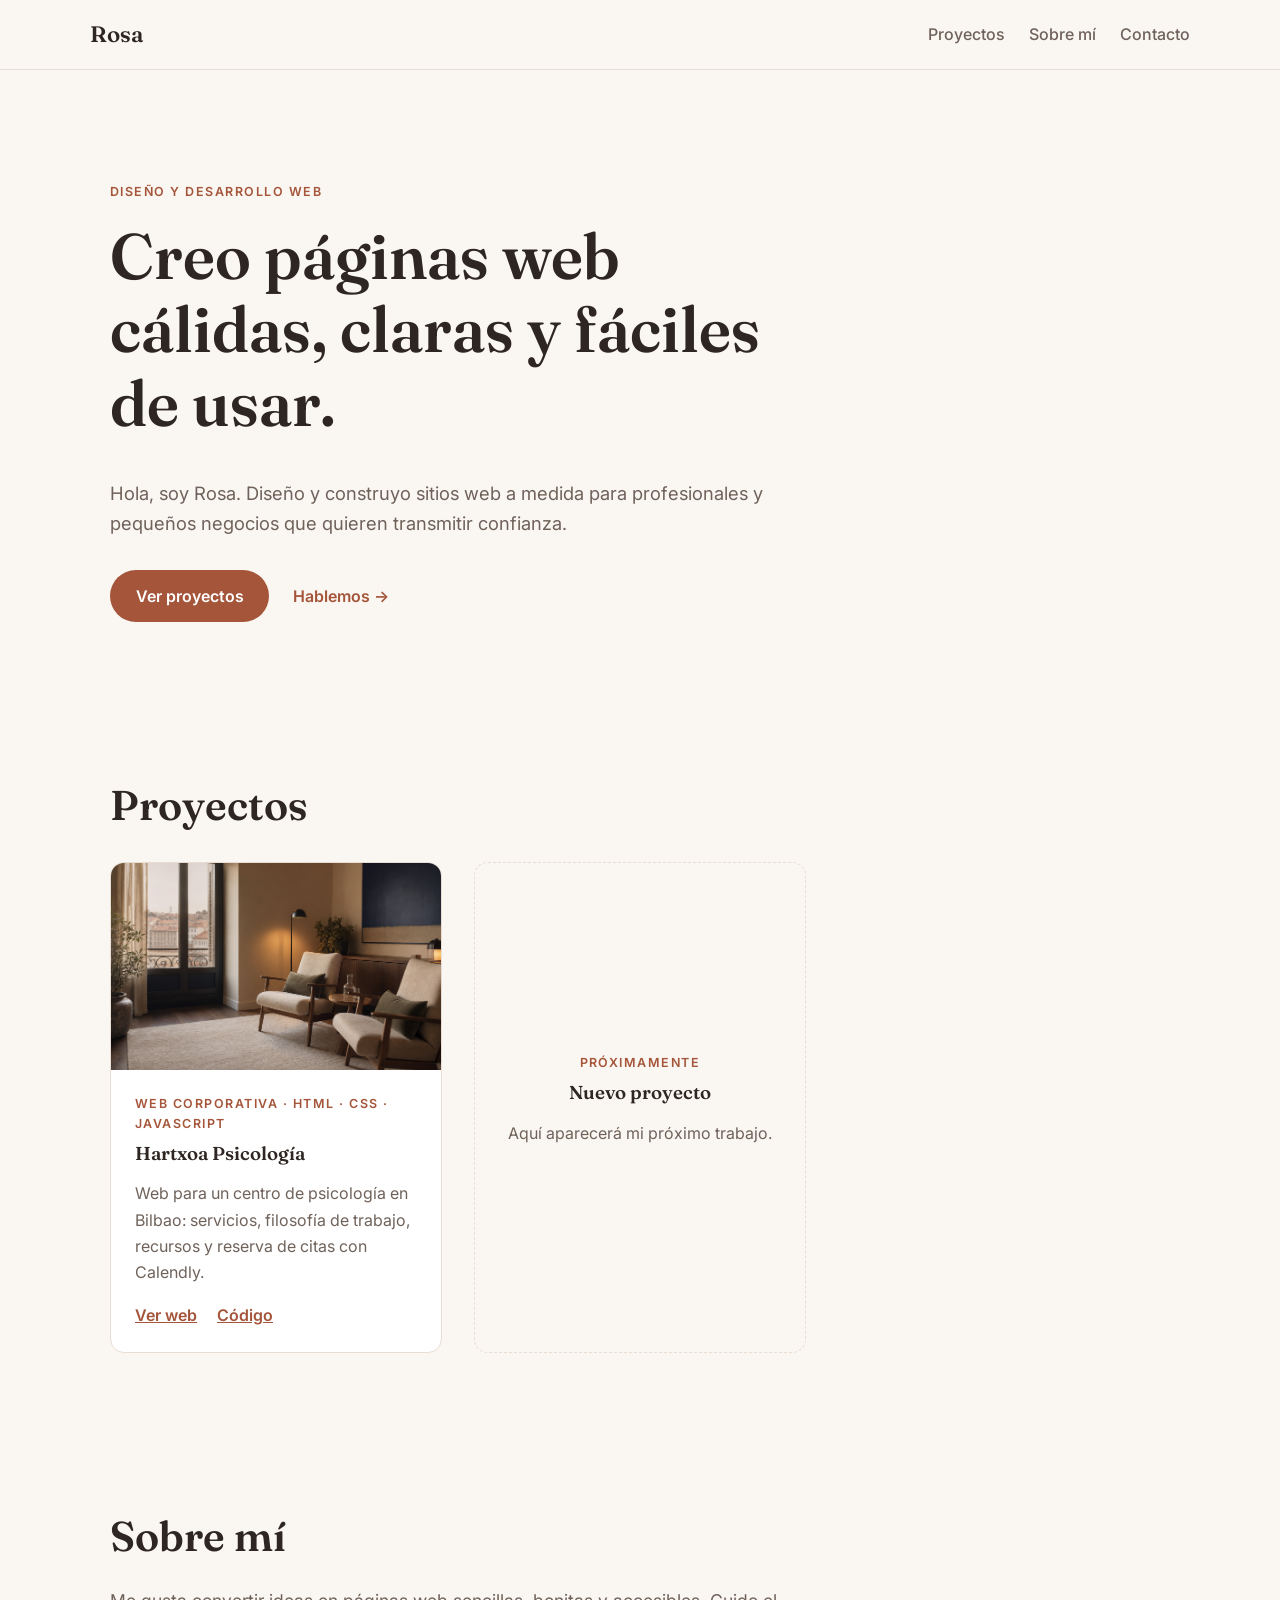
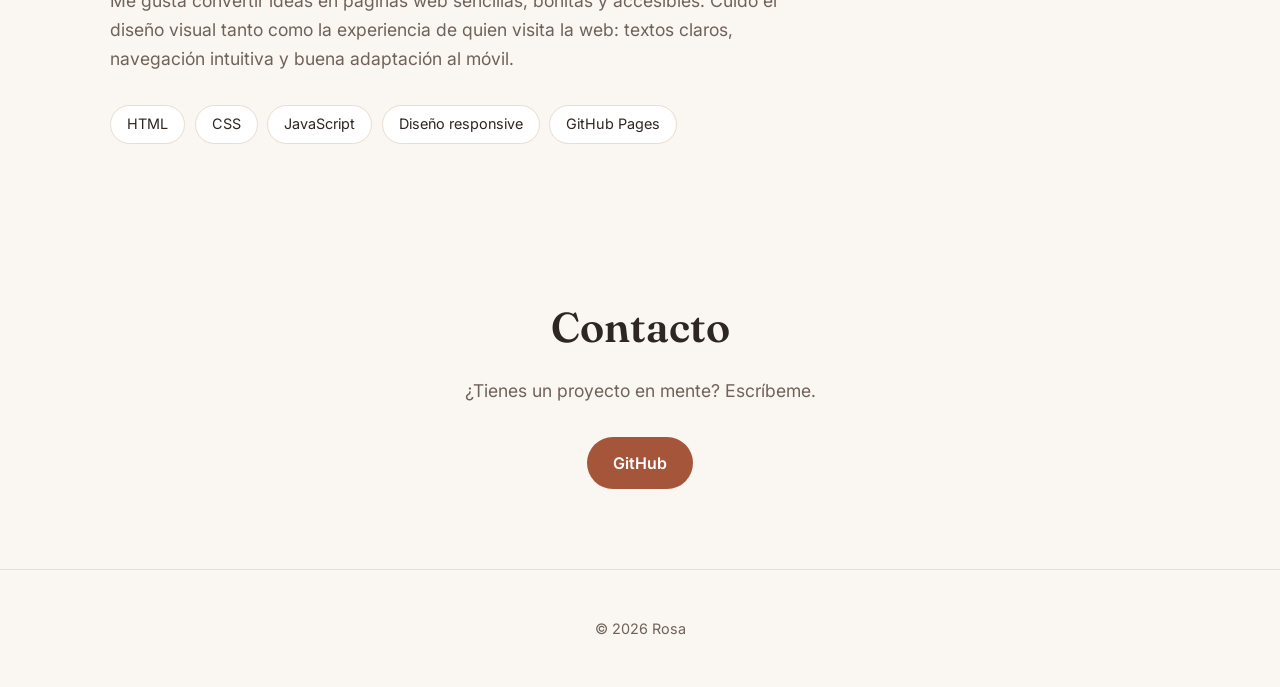
==== index.html @ 081fe987 "Create portfolio site Co-Authored-By: Claude Opus 5.5 <noreply@anthropic.com>" ====
<!DOCTYPE html>
<html lang="es">
  <head>
    <meta charset="UTF-8" />
    <meta name="viewport" content="width=device-width, initial-scale=1.0" />
    <meta name="description" content="Portfolio de Rosa: diseño y desarrollo de páginas web." />
    <title>Rosa | Portfolio</title>
    <link rel="preconnect" href="https://fonts.googleapis.com" />
    <link rel="preconnect" href="https://fonts.gstatic.com" crossorigin />
    <link
      href="https://fonts.googleapis.com/css2?family=Fraunces:opsz,wght@9..144,500;9..144,600&family=Inter:wght@400;500;600&display=swap"
      rel="stylesheet"
    />
    <link rel="stylesheet" href="styles.css" />
  </head>
  <body>
    <header class="site-header">
      <a class="brand" href="#inicio">Rosa</a>
      <nav aria-label="Navegación principal">
        <a href="#proyectos">Proyectos</a>
        <a href="#sobre-mi">Sobre mí</a>
        <a href="#contacto">Contacto</a>
      </nav>
    </header>

    <main>
      <section class="hero" id="inicio">
        <p class="eyebrow">Diseño y desarrollo web</p>
        <h1>Creo páginas web cálidas, claras y fáciles de usar.</h1>
        <p class="lead">
          Hola, soy Rosa. Diseño y construyo sitios web a medida para
          profesionales y pequeños negocios que quieren transmitir confianza.
        </p>
        <div class="actions">
          <a class="button" href="#proyectos">Ver proyectos</a>
          <a class="link" href="#contacto">Hablemos →</a>
        </div>
      </section>

      <section class="section" id="proyectos">
        <h2>Proyectos</h2>
        <div class="grid">
          <article class="card">
            <a class="card-image" href="https://villaltamrosa-cloud.github.io/EJEMPLO/">
              <img src="assets/hartxoa.png" alt="Página de inicio de Hartxoa Psicología" />
            </a>
            <div class="card-body">
              <p class="tag">Web corporativa · HTML · CSS · JavaScript</p>
              <h3>Hartxoa Psicología</h3>
              <p>
                Web para un centro de psicología en Bilbao: servicios, filosofía
                de trabajo, recursos y reserva de citas con Calendly.
              </p>
              <div class="card-links">
                <a href="https://villaltamrosa-cloud.github.io/EJEMPLO/">Ver web</a>
                <a href="https://github.com/villaltamrosa-cloud/EJEMPLO">Código</a>
              </div>
            </div>
          </article>

          <article class="card card-placeholder">
            <div class="card-body">
              <p class="tag">Próximamente</p>
              <h3>Nuevo proyecto</h3>
              <p>Aquí aparecerá mi próximo trabajo.</p>
            </div>
          </article>
        </div>
      </section>

      <section class="section about" id="sobre-mi">
        <h2>Sobre mí</h2>
        <div class="about-copy">
          <p>
            Me gusta convertir ideas en páginas web sencillas, bonitas y
            accesibles. Cuido el diseño visual tanto como la experiencia de quien
            visita la web: textos claros, navegación intuitiva y buena
            adaptación al móvil.
          </p>
          <ul class="skills">
            <li>HTML</li>
            <li>CSS</li>
            <li>JavaScript</li>
            <li>Diseño responsive</li>
            <li>GitHub Pages</li>
          </ul>
        </div>
      </section>

      <section class="section contact" id="contacto">
        <h2>Contacto</h2>
        <p>¿Tienes un proyecto en mente? Escríbeme.</p>
        <div class="actions">
          <a class="button" href="https://github.com/villaltamrosa-cloud">GitHub</a>
        </div>
      </section>
    </main>

    <footer class="site-footer">
      <p>© <span id="year">2026</span> Rosa</p>
    </footer>

    <script>
      document.getElementById("year").textContent = new Date().getFullYear();
    </script>
  </body>
</html>
---- styles.css ----
:root {
  --bg: #faf6f1;
  --surface: #ffffff;
  --text: #2e2622;
  --muted: #6f625a;
  --accent: #a4553a;
  --accent-dark: #83412b;
  --line: #e8ddd3;
  --radius: 14px;
  --max: 1100px;
}

* {
  box-sizing: border-box;
}

html {
  scroll-behavior: smooth;
}

body {
  margin: 0;
  background: var(--bg);
  color: var(--text);
  font: 16px/1.65 "Inter", system-ui, sans-serif;
}

img {
  max-width: 100%;
  display: block;
}

a {
  color: inherit;
}

h1,
h2,
h3 {
  font-family: "Fraunces", Georgia, serif;
  font-weight: 600;
  line-height: 1.15;
  margin: 0 0 0.6em;
}

.site-header {
  position: sticky;
  top: 0;
  z-index: 10;
  display: flex;
  justify-content: space-between;
  align-items: center;
  gap: 1rem;
  flex-wrap: wrap;
  padding: 1rem max(1.25rem, calc((100% - var(--max)) / 2));
  background: rgba(250, 246, 241, 0.92);
  backdrop-filter: blur(8px);
  border-bottom: 1px solid var(--line);
}

.brand {
  font-family: "Fraunces", Georgia, serif;
  font-size: 1.4rem;
  font-weight: 600;
  text-decoration: none;
}

.site-header nav {
  display: flex;
  gap: 1.5rem;
}

.site-header nav a {
  text-decoration: none;
  color: var(--muted);
  font-weight: 500;
}

.site-header nav a:hover {
  color: var(--accent);
}

main > section {
  max-width: var(--max);
  margin: 0 auto;
  padding: 5rem 1.25rem;
}

.hero {
  padding-top: 7rem !important;
}

.hero h1 {
  font-size: clamp(2.2rem, 6vw, 4rem);
  max-width: 16ch;
}

.eyebrow,
.tag {
  text-transform: uppercase;
  letter-spacing: 0.12em;
  font-size: 0.78rem;
  font-weight: 600;
  color: var(--accent);
  margin: 0 0 1rem;
}

.lead {
  font-size: 1.15rem;
  color: var(--muted);
  max-width: 55ch;
}

.actions {
  display: flex;
  align-items: center;
  gap: 1.5rem;
  flex-wrap: wrap;
  margin-top: 2rem;
}

.button {
  display: inline-block;
  padding: 0.8rem 1.6rem;
  border-radius: 999px;
  background: var(--accent);
  color: #fff;
  text-decoration: none;
  font-weight: 600;
  transition: background 0.2s;
}

.button:hover {
  background: var(--accent-dark);
}

.link {
  font-weight: 600;
  text-decoration: none;
  color: var(--accent);
}

.section h2 {
  font-size: clamp(1.8rem, 4vw, 2.6rem);
}

.grid {
  display: grid;
  grid-template-columns: repeat(auto-fill, minmax(min(100%, 320px), 1fr));
  gap: 2rem;
  margin-top: 2rem;
}

.card {
  background: var(--surface);
  border: 1px solid var(--line);
  border-radius: var(--radius);
  overflow: hidden;
  transition: transform 0.2s, box-shadow 0.2s;
}

.card:hover {
  transform: translateY(-4px);
  box-shadow: 0 12px 30px rgba(46, 38, 34, 0.08);
}

.card-image img {
  aspect-ratio: 16 / 10;
  object-fit: cover;
  width: 100%;
}

.card-body {
  padding: 1.5rem;
}

.card-body p {
  color: var(--muted);
}

.card-body .tag {
  color: var(--accent);
  margin-bottom: 0.5rem;
}

.card-links {
  display: flex;
  gap: 1.25rem;
}

.card-links a {
  font-weight: 600;
  color: var(--accent);
}

.card-placeholder {
  display: grid;
  place-items: center;
  text-align: center;
  border-style: dashed;
  background: transparent;
  min-height: 260px;
}

.about-copy {
  display: grid;
  gap: 2rem;
  max-width: 70ch;
}

.about-copy p {
  font-size: 1.1rem;
  color: var(--muted);
  margin: 0;
}

.skills {
  display: flex;
  flex-wrap: wrap;
  gap: 0.6rem;
  list-style: none;
  padding: 0;
  margin: 0;
}

.skills li {
  padding: 0.4rem 1rem;
  border: 1px solid var(--line);
  border-radius: 999px;
  background: var(--surface);
  font-size: 0.9rem;
}

.contact {
  text-align: center;
}

.contact p {
  color: var(--muted);
  font-size: 1.1rem;
}

.contact .actions {
  justify-content: center;
}

.site-footer {
  text-align: center;
  padding: 2rem 1.25rem;
  border-top: 1px solid var(--line);
  color: var(--muted);
  font-size: 0.9rem;
}

@media (max-width: 600px) {
  .site-header nav {
    gap: 1rem;
    font-size: 0.95rem;
  }

  main > section {
    padding: 3.5rem 1.25rem;
  }

  .hero {
    padding-top: 4rem !important;
  }
}
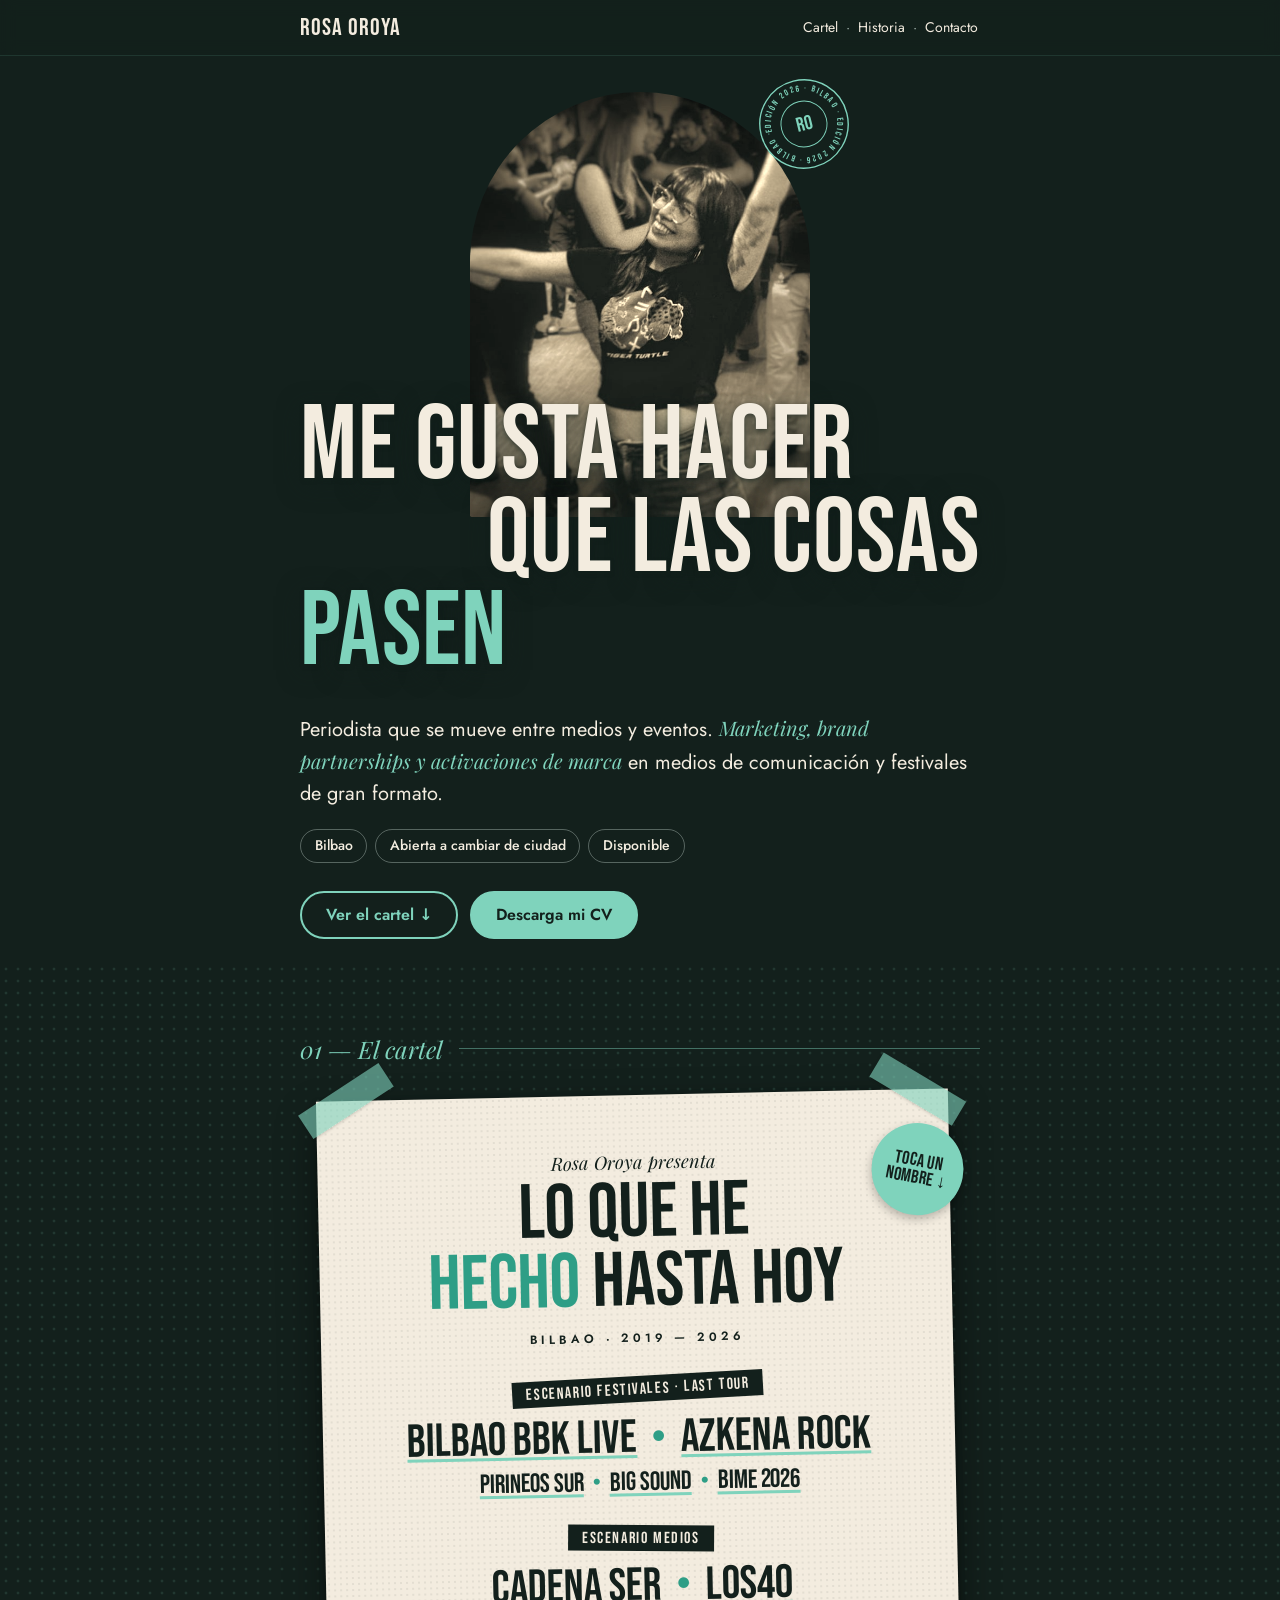
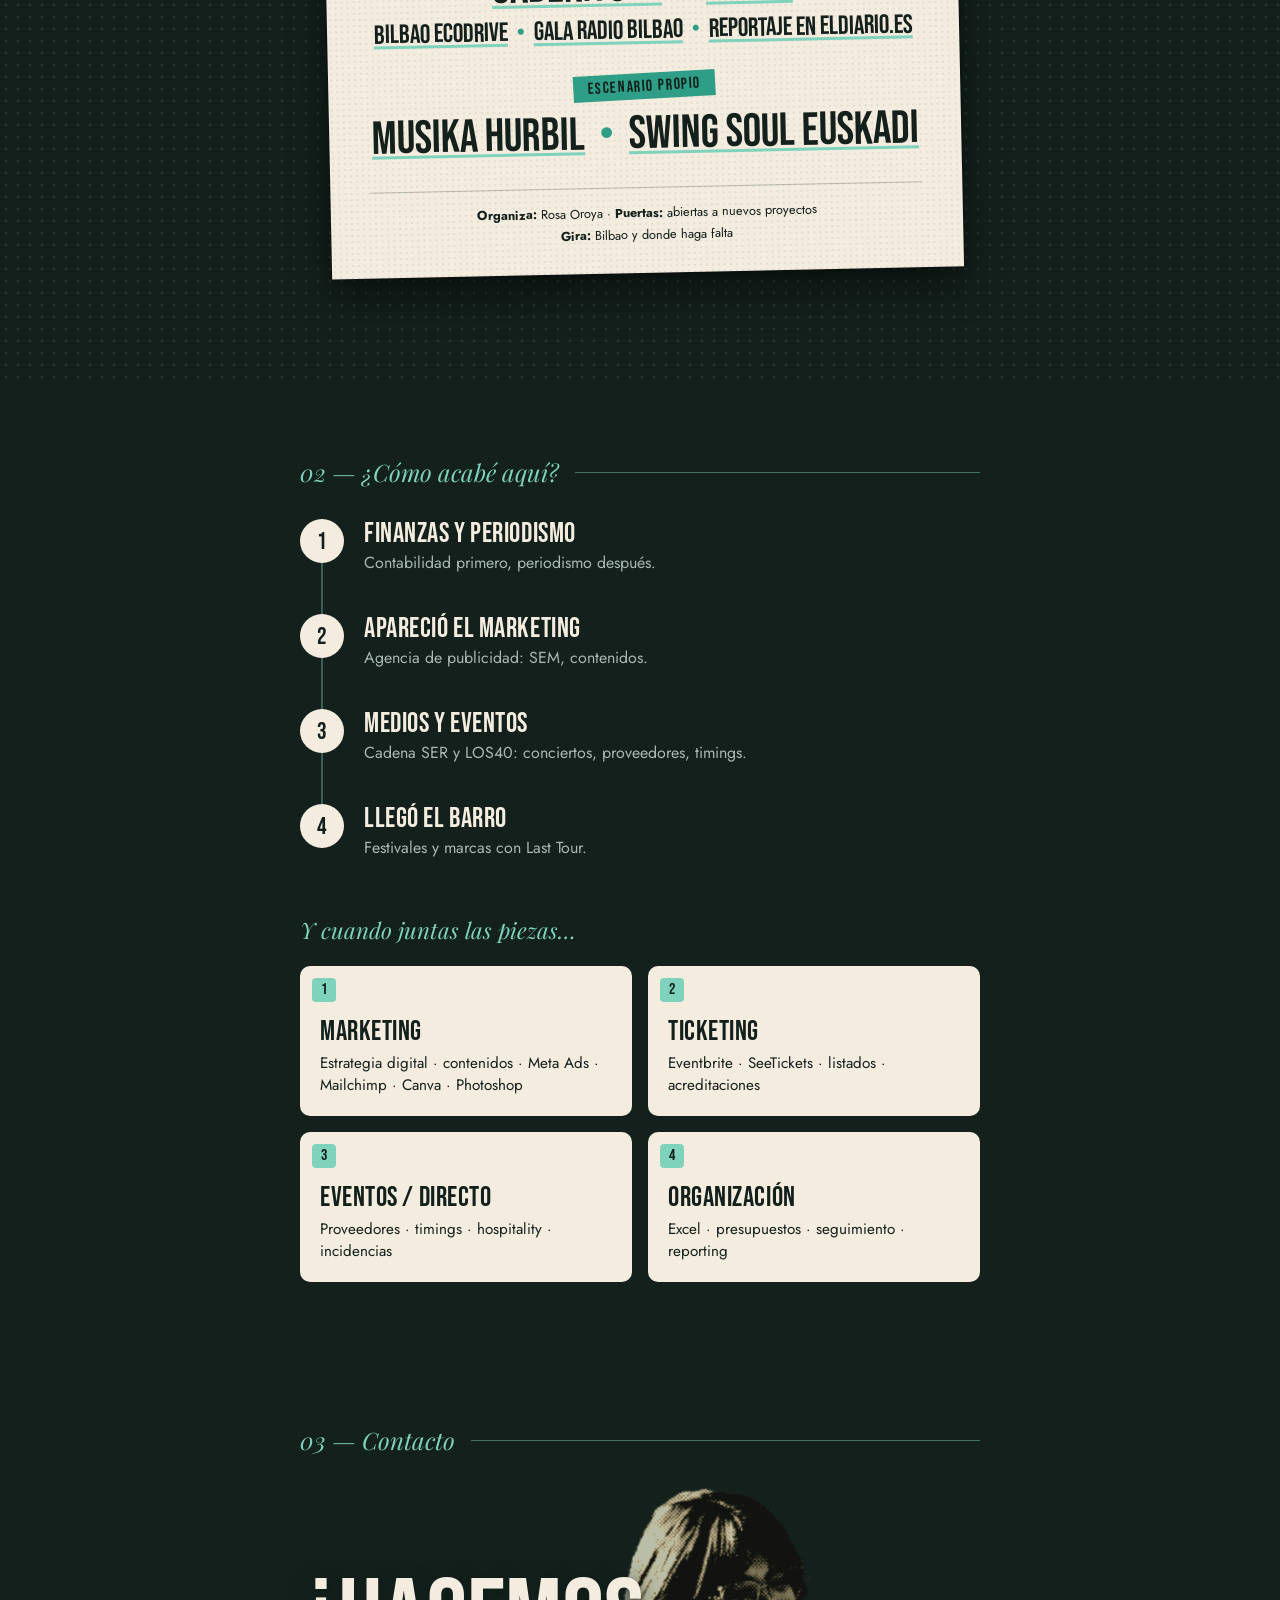
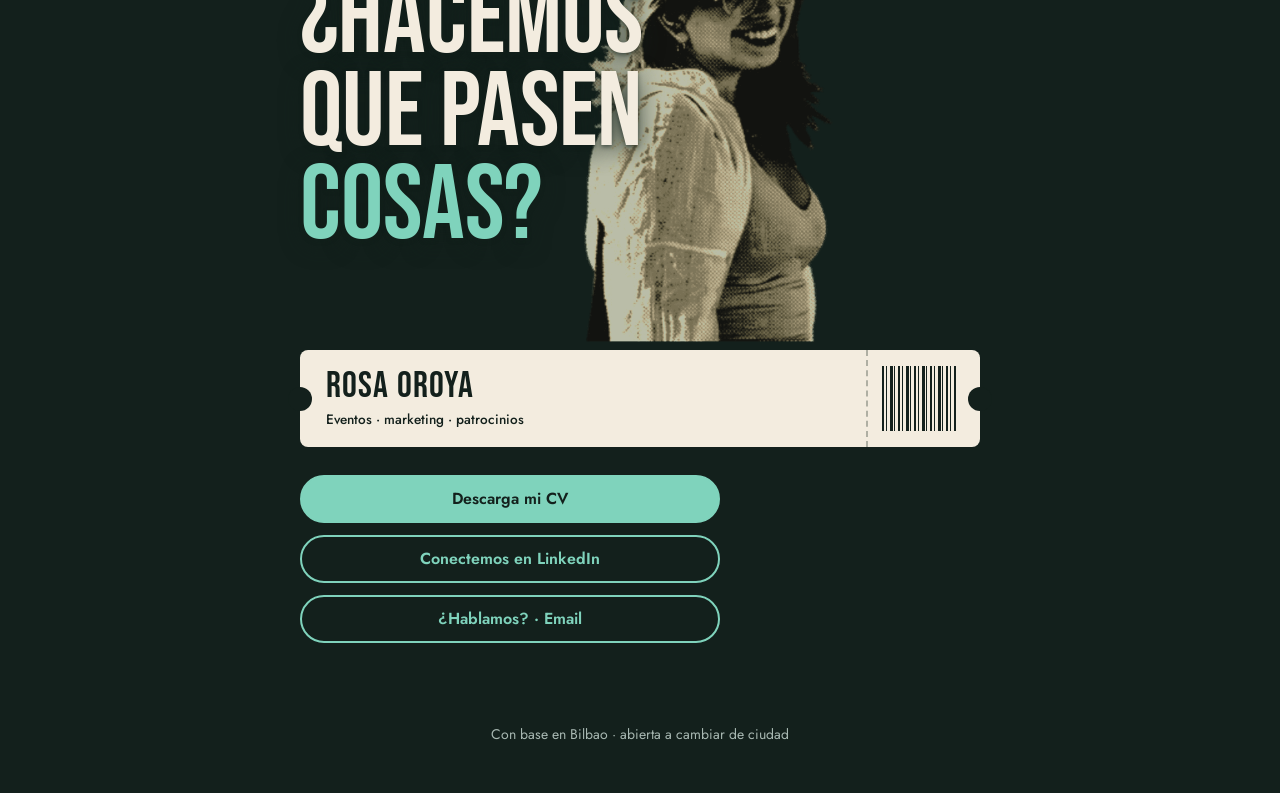
==== commit 23e965f8: "Rediseña el portfolio: eventos, marketing y brand partnerships Nueva web de una sola página: portada" ====
--- a/index.html
+++ b/index.html
@@ -3,105 +3,425 @@
   <head>
     <meta charset="UTF-8" />
     <meta name="viewport" content="width=device-width, initial-scale=1.0" />
-    <meta name="description" content="Portfolio de Rosa: diseño y desarrollo de páginas web." />
-    <title>Rosa | Portfolio</title>
+    <title>Rosa Oroya · Eventos, marketing y brand partnerships</title>
+    <meta
+      name="description"
+      content="Periodista que se mueve entre medios y eventos. Marketing, brand partnerships y activaciones de marca en medios de comunicación y festivales de gran formato."
+    />
+    <meta name="theme-color" content="#13201c" />
+
+    <!-- Open Graph: cómo se ve el enlace en WhatsApp, LinkedIn… -->
+    <meta property="og:type" content="website" />
+    <meta property="og:locale" content="es_ES" />
+    <meta property="og:url" content="https://rosaoroya.com/" />
+    <meta property="og:title" content="Rosa Oroya · Eventos, marketing y brand partnerships" />
+    <meta
+      property="og:description"
+      content="Periodista que se mueve entre medios y eventos. Marketing, brand partnerships y activaciones de marca."
+    />
+    <meta property="og:image" content="https://rosaoroya.com/assets/og.jpg" />
+    <meta property="og:image:width" content="1200" />
+    <meta property="og:image:height" content="630" />
+    <meta name="twitter:card" content="summary_large_image" />
+
+    <link rel="icon" type="image/png" sizes="32x32" href="assets/favicon-32.png" />
+    <link rel="icon" type="image/png" sizes="512x512" href="assets/favicon-512.png" />
+    <link rel="apple-touch-icon" href="assets/apple-touch-icon.png" />
+
     <link rel="preconnect" href="https://fonts.googleapis.com" />
     <link rel="preconnect" href="https://fonts.gstatic.com" crossorigin />
     <link
-      href="https://fonts.googleapis.com/css2?family=Fraunces:opsz,wght@9..144,500;9..144,600&family=Inter:wght@400;500;600&display=swap"
+      href="https://fonts.googleapis.com/css2?family=Bebas+Neue&family=Jost:wght@400;500;600&family=Playfair+Display:ital,wght@1,400;1,600&display=swap"
       rel="stylesheet"
     />
     <link rel="stylesheet" href="styles.css" />
+    <script>document.documentElement.classList.add("js");</script>
   </head>
   <body>
+    <a class="skip-link" href="#main">Saltar al contenido</a>
+
+    <!-- Franja de bienvenida: solo se muestra al entrar desde rosaoroya.com/bime -->
+    <p class="welcome-band" id="welcome-bime" hidden>
+      ¡Encantada de conocerte en BIME! Aquí tienes lo que he hecho y cómo contactarme.
+    </p>
+
+    <!-- ============ MENÚ SUPERIOR ============ -->
     <header class="site-header">
-      <a class="brand" href="#inicio">Rosa</a>
+      <a class="brand" href="#inicio">Rosa Oroya</a>
       <nav aria-label="Navegación principal">
-        <a href="#proyectos">Proyectos</a>
-        <a href="#sobre-mi">Sobre mí</a>
+        <a href="#cartel">Cartel</a>
+        <span aria-hidden="true">·</span>
+        <a href="#historia">Historia</a>
+        <span aria-hidden="true">·</span>
         <a href="#contacto">Contacto</a>
       </nav>
     </header>
 
-    <main>
+    <main id="main">
+      <!-- ============ 1 · PORTADA ============ -->
       <section class="hero" id="inicio">
-        <p class="eyebrow">Diseño y desarrollo web</p>
-        <h1>Creo páginas web cálidas, claras y fáciles de usar.</h1>
-        <p class="lead">
-          Hola, soy Rosa. Diseño y construyo sitios web a medida para
-          profesionales y pequeños negocios que quieren transmitir confianza.
+        <div class="hero-visual">
+          <figure class="hero-photo">
+            <img
+              src="assets/hero.jpg"
+              alt="Rosa Oroya bailando con los brazos abiertos en una pista llena de gente"
+              width="800"
+              height="789"
+              fetchpriority="high"
+            />
+          </figure>
+
+          <!-- Sello circular girado -->
+          <svg class="stamp" viewBox="0 0 100 100" aria-hidden="true">
+            <defs>
+              <path id="stamp-circle" d="M50,50 m-36,0 a36,36 0 1,1 72,0 a36,36 0 1,1 -72,0" />
+            </defs>
+            <circle cx="50" cy="50" r="48" class="stamp-ring" />
+            <circle cx="50" cy="50" r="25" class="stamp-ring stamp-ring--inner" />
+            <text class="stamp-text">
+              <textPath href="#stamp-circle" textLength="226">EDICIÓN 2026 · BILBAO · EDICIÓN 2026 · BILBAO ·</textPath>
+            </text>
+            <text x="50" y="57" text-anchor="middle" class="stamp-center">RO</text>
+          </svg>
+
+          <h1 class="hero-title">
+            <span class="line line--left">Me gusta hacer</span>
+            <span class="line line--right">que las cosas</span>
+            <span class="line line--left line--mint">pasen</span>
+          </h1>
+        </div>
+
+        <p class="hero-bio reveal">
+          Periodista que se mueve entre medios y eventos.
+          <em>Marketing, brand partnerships y activaciones de marca</em> en medios de
+          comunicación y festivales de gran formato.
         </p>
-        <div class="actions">
-          <a class="button" href="#proyectos">Ver proyectos</a>
-          <a class="link" href="#contacto">Hablemos →</a>
+
+        <ul class="chips reveal" aria-label="Datos rápidos">
+          <li>Bilbao</li>
+          <li>Abierta a cambiar de ciudad</li>
+          <li>Disponible</li>
+        </ul>
+
+        <div class="actions reveal">
+          <a class="btn btn--ghost" href="#cartel">Ver el cartel ↓</a>
+          <a class="btn btn--primary" href="assets/cv-rosa-oroya.pdf" target="_blank" rel="noopener">
+            Descarga mi CV
+          </a>
         </div>
       </section>
 
-      <section class="section" id="proyectos">
-        <h2>Proyectos</h2>
-        <div class="grid">
-          <article class="card">
-            <a class="card-image" href="https://villaltamrosa-cloud.github.io/EJEMPLO/">
-              <img src="assets/hartxoa.png" alt="Página de inicio de Hartxoa Psicología" />
-            </a>
-            <div class="card-body">
-              <p class="tag">Web corporativa · HTML · CSS · JavaScript</p>
-              <h3>Hartxoa Psicología</h3>
-              <p>
-                Web para un centro de psicología en Bilbao: servicios, filosofía
-                de trabajo, recursos y reserva de citas con Calendly.
+      <!-- ============ 2 · EL CARTEL ============ -->
+      <section class="band band--dots" id="cartel">
+        <div class="section">
+          <h2 class="section-title"><span>01 — El cartel</span></h2>
+
+          <!-- Cartel de festival.
+               Cada nombre con ficha es un <button data-ficha="ID">:
+               el ID tiene que coincidir con el id de su ficha más abajo. -->
+          <div class="poster reveal">
+            <span class="tape tape--left" aria-hidden="true"></span>
+            <span class="tape tape--right" aria-hidden="true"></span>
+            <p class="sticker" aria-hidden="true">Toca un nombre ↓</p>
+
+            <p class="poster-kicker">Rosa Oroya presenta</p>
+            <h3 class="poster-title">
+              <span>Lo que he</span>
+              <span><span class="accent">hecho</span> hasta hoy</span>
+            </h3>
+            <p class="poster-date">Bilbao · 2019 — 2026</p>
+
+            <div class="stage">
+              <p class="ribbon">Escenario festivales · Last Tour</p>
+              <p class="lineup lineup--big">
+                <button type="button" class="act" data-ficha="ficha-festivales">Bilbao BBK Live</button>
+                <span class="sep" aria-hidden="true">•</span>
+                <button type="button" class="act" data-ficha="ficha-festivales">Azkena Rock</button>
               </p>
-              <div class="card-links">
-                <a href="https://villaltamrosa-cloud.github.io/EJEMPLO/">Ver web</a>
-                <a href="https://github.com/villaltamrosa-cloud/EJEMPLO">Código</a>
-              </div>
+              <p class="lineup lineup--small">
+                <button type="button" class="act" data-ficha="ficha-festivales">Pirineos Sur</button>
+                <span class="sep" aria-hidden="true">•</span>
+                <button type="button" class="act" data-ficha="ficha-festivales">Big Sound</button>
+                <span class="sep" aria-hidden="true">•</span>
+                <button type="button" class="act" data-ficha="ficha-bime">BIME 2026</button>
+              </p>
             </div>
-          </article>
-
-          <article class="card card-placeholder">
-            <div class="card-body">
-              <p class="tag">Próximamente</p>
-              <h3>Nuevo proyecto</h3>
-              <p>Aquí aparecerá mi próximo trabajo.</p>
+
+            <div class="stage">
+              <p class="ribbon">Escenario medios</p>
+              <p class="lineup lineup--big">
+                <button type="button" class="act" data-ficha="ficha-ser">Cadena SER</button>
+                <span class="sep" aria-hidden="true">•</span>
+                <button type="button" class="act" data-ficha="ficha-los40">LOS40</button>
+              </p>
+              <p class="lineup lineup--small">
+                <button type="button" class="act" data-ficha="ficha-ecodrive">Bilbao ECOdrive</button>
+                <span class="sep" aria-hidden="true">•</span>
+                <button type="button" class="act" data-ficha="ficha-gala">Gala Radio Bilbao</button>
+                <span class="sep" aria-hidden="true">•</span>
+                <button type="button" class="act" data-ficha="ficha-eldiario">Reportaje en elDiario.es</button>
+              </p>
             </div>
-          </article>
+
+            <div class="stage">
+              <p class="ribbon ribbon--mint">Escenario propio</p>
+              <p class="lineup lineup--big">
+                <button type="button" class="act" data-ficha="ficha-musika">Musika Hurbil</button>
+                <span class="sep" aria-hidden="true">•</span>
+                <button type="button" class="act" data-ficha="ficha-swing">Swing Soul Euskadi</button>
+              </p>
+            </div>
+
+            <p class="poster-small">
+              <strong>Organiza:</strong> Rosa Oroya · <strong>Puertas:</strong> abiertas a nuevos proyectos<br />
+              <strong>Gira:</strong> Bilbao y donde haga falta
+            </p>
+          </div>
+
+          <!-- Fichas: se despliegan debajo del cartel al tocar un nombre.
+               Para añadir una foto pendiente, sustituye el <div class="ficha-photo ficha-photo--pending">
+               por: <img class="ficha-photo photo" src="assets/ARCHIVO.jpg" alt="DESCRIPCIÓN" loading="lazy" /> -->
+          <div class="fichas">
+            <article class="ficha" id="ficha-festivales" hidden aria-labelledby="ficha-festivales-title">
+              <header class="ficha-head">
+                <h3 id="ficha-festivales-title" tabindex="-1">Festivales Last Tour</h3>
+                <button type="button" class="ficha-close"><span aria-hidden="true">✕</span> cerrar</button>
+              </header>
+              <div class="ficha-body">
+                <img class="ficha-photo photo" src="assets/festival.jpg" alt="Público frente al escenario principal de un festival al atardecer" loading="lazy" width="800" height="470" />
+                <dl class="ficha-data">
+                  <div><dt>Dónde:</dt><dd>Last Tour · 2026</dd></div>
+                  <div><dt>Mi papel:</dt><dd>Apoyo a la coordinación de partners estratégicos.</dd></div>
+                  <div><dt>Marcas:</dt><dd>San Miguel, Coca-Cola, Fundación BBK.</dd></div>
+                  <div><dt>Qué hice:</dt><dd>Comunicación con marcas, agencias y proveedores; seguimiento de presupuestos, invitaciones y certificados.</dd></div>
+                  <div><dt>En vídeo:</dt><dd>Activaciones de Azulmarino en Bilbao BBK Live 2026 y el barco de Bereziak. Di soporte a la coordinación y ejecución de estas activaciones desde el equipo de Brand Partnerships de Last Tour.</dd></div>
+                </dl>
+                <a class="ficha-link" href="https://www.youtube.com/watch?v=IAdOa5lOV-0" target="_blank" rel="noopener">→ Ver las activaciones de Azulmarino</a>
+              </div>
+            </article>
+
+            <article class="ficha" id="ficha-bime" hidden aria-labelledby="ficha-bime-title">
+              <header class="ficha-head">
+                <h3 id="ficha-bime-title" tabindex="-1">BIME 2026</h3>
+                <button type="button" class="ficha-close"><span aria-hidden="true">✕</span> cerrar</button>
+              </header>
+              <div class="ficha-body">
+                <dl class="ficha-data">
+                  <div><dt>Dónde:</dt><dd>Last Tour · octubre 2026</dd></div>
+                  <div><dt>Mi papel:</dt><dd>Apoyo al equipo de Brand Partnerships en las activaciones de dos marcas patrocinadoras.</dd></div>
+                  <div><dt>Qué hice:</dt><dd>Recepción de invitados en eventos privados de marca y revisión de prestaciones antes de cada evento.</dd></div>
+                </dl>
+              </div>
+            </article>
+
+            <article class="ficha" id="ficha-ser" hidden aria-labelledby="ficha-ser-title">
+              <header class="ficha-head">
+                <h3 id="ficha-ser-title" tabindex="-1">Cadena SER</h3>
+                <button type="button" class="ficha-close"><span aria-hidden="true">✕</span> cerrar</button>
+              </header>
+              <div class="ficha-body">
+                <img class="ficha-photo photo" src="assets/ser.jpg" alt="Programa de la Cadena SER emitiendo en directo desde un set al aire libre" loading="lazy" width="409" height="242" />
+                <dl class="ficha-data">
+                  <div><dt>Dónde:</dt><dd>Cadena SER Euskadi · 2023–2026</dd></div>
+                  <div><dt>Mi papel:</dt><dd>Marketing y eventos; después, asesora de publicidad y técnica de marketing.</dd></div>
+                  <div><dt>Qué hice:</dt><dd>Eventos de LOS40, salidas de programa y eventos de networking; propuestas comerciales para instituciones y anunciantes.</dd></div>
+                </dl>
+              </div>
+            </article>
+
+            <article class="ficha" id="ficha-los40" hidden aria-labelledby="ficha-los40-title">
+              <header class="ficha-head">
+                <h3 id="ficha-los40-title" tabindex="-1">LOS40</h3>
+                <button type="button" class="ficha-close"><span aria-hidden="true">✕</span> cerrar</button>
+              </header>
+              <div class="ficha-body">
+                <dl class="ficha-data">
+                  <div><dt>Dónde:</dt><dd>Cadena SER Euskadi</dd></div>
+                  <div><dt>Qué hice:</dt><dd>Eventos y conciertos de LOS40, coordinando dirección, redacción, comercial y proveedores.</dd></div>
+                  <!-- Enlace pendiente: cuando lo tengas, añade un <a class="ficha-link"> justo después del </dl> -->
+                </dl>
+              </div>
+            </article>
+
+            <article class="ficha" id="ficha-ecodrive" hidden aria-labelledby="ficha-ecodrive-title">
+              <header class="ficha-head">
+                <h3 id="ficha-ecodrive-title" tabindex="-1">Bilbao ECOdrive</h3>
+                <button type="button" class="ficha-close"><span aria-hidden="true">✕</span> cerrar</button>
+              </header>
+              <div class="ficha-body">
+                <div class="ficha-photo ficha-photo--pending">[PENDIENTE: foto ECOdrive]</div>
+                <dl class="ficha-data">
+                  <div><dt>Dónde:</dt><dd>Cadena SER Euskadi</dd></div>
+                  <div><dt>Qué es:</dt><dd>Programación especial de Cadena SER desde Bilbao ECOdrive, el espacio de movilidad sostenible.</dd></div>
+                  <div><dt>Mi papel:</dt><dd>Lo llevé de principio a fin: coordiné el evento desde el área de marketing.</dd></div>
+                  <div><dt>Qué hice:</dt><dd>Coordinación con dirección, redacción, área comercial y proveedores.</dd></div>
+                </dl>
+                <a class="ficha-link" href="https://www.youtube.com/watch?v=OA5zZuC5GUc" target="_blank" rel="noopener">→ Ver el trabajo</a>
+              </div>
+            </article>
+
+            <article class="ficha" id="ficha-gala" hidden aria-labelledby="ficha-gala-title">
+              <header class="ficha-head">
+                <h3 id="ficha-gala-title" tabindex="-1">Gala Radio Bilbao</h3>
+                <button type="button" class="ficha-close"><span aria-hidden="true">✕</span> cerrar</button>
+              </header>
+              <div class="ficha-body">
+                <dl class="ficha-data">
+                  <div><dt>Dónde:</dt><dd>Cadena SER Euskadi · Premios Radio Bilbao a la Excelencia 2024</dd></div>
+                  <div><dt>Mi papel:</dt><dd>Participé en la organización.</dd></div>
+                  <!-- Enlace pendiente: cuando lo tengas, añade un <a class="ficha-link"> justo después del </dl> -->
+                </dl>
+              </div>
+            </article>
+
+            <article class="ficha" id="ficha-eldiario" hidden aria-labelledby="ficha-eldiario-title">
+              <header class="ficha-head">
+                <h3 id="ficha-eldiario-title" tabindex="-1">Reportaje en elDiario.es</h3>
+                <button type="button" class="ficha-close"><span aria-hidden="true">✕</span> cerrar</button>
+              </header>
+              <div class="ficha-body">
+                <dl class="ficha-data">
+                  <div><dt>Qué es:</dt><dd>«Sin patria y sin techo», reportaje publicado en elDiario.es Euskadi (blog Gazteberri), agosto de 2022.</dd></div>
+                  <div><dt>De qué trata:</dt><dd>La situación de las personas migrantes sin hogar en Bilbao, con testimonios de personas que han vivido en la calle y de voluntarios de Ongi Etorri Errefuxiatuak, además de datos de Eustat e Ikuspegi.</dd></div>
+                  <div><dt>Mi papel:</dt><dd>Lo escribí junto a Ana Lee Urrutia Gonzales.</dd></div>
+                </dl>
+                <a class="ficha-link" href="https://www.eldiario.es/euskadi/blogs/gazteberri/patria-techo-613-inmigrantes-llegaron-sueno-viven-calles-bilbao_132_9177821.html" target="_blank" rel="noopener">→ Leer el reportaje</a>
+              </div>
+            </article>
+
+            <article class="ficha" id="ficha-musika" hidden aria-labelledby="ficha-musika-title">
+              <header class="ficha-head">
+                <h3 id="ficha-musika-title" tabindex="-1">Musika Hurbil</h3>
+                <button type="button" class="ficha-close"><span aria-hidden="true">✕</span> cerrar</button>
+              </header>
+              <div class="ficha-body">
+                <dl class="ficha-data">
+                  <div><dt>Qué es:</dt><dd>Revista digital sobre la música emergente en Bilbao. Proyecto para la UPV/EHU (2022–2023), creada con tres compañeros.</dd></div>
+                  <div><dt>Qué hice:</dt><dd>Entrevistas, artículos de opinión y cobertura del BIME.</dd></div>
+                </dl>
+                <a class="ficha-link" href="https://musikahurbil.wixsite.com/musika-hurbil" target="_blank" rel="noopener">→ Ver la revista</a>
+              </div>
+            </article>
+
+            <article class="ficha" id="ficha-swing" hidden aria-labelledby="ficha-swing-title">
+              <header class="ficha-head">
+                <h3 id="ficha-swing-title" tabindex="-1">Swing Soul Euskadi</h3>
+                <button type="button" class="ficha-close"><span aria-hidden="true">✕</span> cerrar</button>
+              </header>
+              <div class="ficha-body">
+                <img class="ficha-photo ficha-photo--capture photo" src="assets/swing.jpg" alt="Captura del reportaje Swing Soul Euskadi: «¡Swing, Clap y Tap! El baile que hace vibrar a Bilbao»" loading="lazy" width="672" height="537" />
+                <dl class="ficha-data">
+                  <div><dt>Qué es:</dt><dd>Reportaje multimedia sobre la escena del swing en Bilbao. Mi TFG (2024).</dd></div>
+                  <div><dt>Qué hice:</dt><dd>Investigación y contacto con profesionales y artistas de la escena local; entrevistas sobre la relación entre música y baile.</dd></div>
+                </dl>
+                <a class="ficha-link" href="https://villaltamrosa.wixsite.com/swing-soul-euskadi" target="_blank" rel="noopener">→ Ver el reportaje</a>
+              </div>
+            </article>
+          </div>
         </div>
       </section>
 
-      <section class="section about" id="sobre-mi">
-        <h2>Sobre mí</h2>
-        <div class="about-copy">
-          <p>
-            Me gusta convertir ideas en páginas web sencillas, bonitas y
-            accesibles. Cuido el diseño visual tanto como la experiencia de quien
-            visita la web: textos claros, navegación intuitiva y buena
-            adaptación al móvil.
+      <!-- ============ 3 · MI HISTORIA ============ -->
+      <section class="section" id="historia">
+        <h2 class="section-title"><span>02 — ¿Cómo acabé aquí?</span></h2>
+
+        <!-- Línea de tiempo: un <li> por paso -->
+        <ol class="timeline">
+          <li class="reveal">
+            <span class="timeline-num" aria-hidden="true">1</span>
+            <h3>Finanzas y periodismo</h3>
+            <p>Contabilidad primero, periodismo después.</p>
+          </li>
+          <li class="reveal">
+            <span class="timeline-num" aria-hidden="true">2</span>
+            <h3>Apareció el marketing</h3>
+            <p>Agencia de publicidad: SEM, contenidos.</p>
+          </li>
+          <li class="reveal">
+            <span class="timeline-num" aria-hidden="true">3</span>
+            <h3>Medios y eventos</h3>
+            <p>Cadena SER y LOS40: conciertos, proveedores, timings.</p>
+          </li>
+          <li class="reveal">
+            <span class="timeline-num" aria-hidden="true">4</span>
+            <h3>Llegó el barro</h3>
+            <p>Festivales y marcas con Last Tour.</p>
+          </li>
+        </ol>
+
+        <p class="pieces-title reveal">Y cuando juntas las piezas…</p>
+
+        <!-- Tarjetas de habilidades (cuadrícula 2×2) -->
+        <ul class="pieces">
+          <li class="piece reveal">
+            <span class="piece-num" aria-hidden="true">1</span>
+            <h3>Marketing</h3>
+            <p>Estrategia digital&nbsp;· contenidos&nbsp;· Meta Ads&nbsp;· Mailchimp&nbsp;· Canva&nbsp;· Photoshop</p>
+          </li>
+          <li class="piece reveal">
+            <span class="piece-num" aria-hidden="true">2</span>
+            <h3>Ticketing</h3>
+            <p>Eventbrite&nbsp;· SeeTickets&nbsp;· listados&nbsp;· acreditaciones</p>
+          </li>
+          <li class="piece reveal">
+            <span class="piece-num" aria-hidden="true">3</span>
+            <h3>Eventos / directo</h3>
+            <p>Proveedores&nbsp;· timings&nbsp;· hospitality&nbsp;· incidencias</p>
+          </li>
+          <li class="piece reveal">
+            <span class="piece-num" aria-hidden="true">4</span>
+            <h3>Organización</h3>
+            <p>Excel&nbsp;· presupuestos&nbsp;· seguimiento&nbsp;· reporting</p>
+          </li>
+        </ul>
+      </section>
+
+      <!-- ============ 4 · CONTACTO ============ -->
+      <section class="section" id="contacto">
+        <h2 class="section-title"><span>03 — Contacto</span></h2>
+
+        <div class="contact-hero">
+          <p class="contact-title" aria-label="¿Hacemos que pasen cosas?">
+            <span aria-hidden="true">¿Hacemos</span>
+            <span aria-hidden="true">que pasen</span>
+            <span class="line--mint" aria-hidden="true">cosas?</span>
           </p>
-          <ul class="skills">
-            <li>HTML</li>
-            <li>CSS</li>
-            <li>JavaScript</li>
-            <li>Diseño responsive</li>
-            <li>GitHub Pages</li>
-          </ul>
-        </div>
-      </section>
-
-      <section class="section contact" id="contacto">
-        <h2>Contacto</h2>
-        <p>¿Tienes un proyecto en mente? Escríbeme.</p>
-        <div class="actions">
-          <a class="button" href="https://github.com/villaltamrosa-cloud">GitHub</a>
+          <img
+            class="contact-photo photo"
+            src="assets/rosa-recorte.png"
+            alt="Rosa Oroya sonriendo, mirando por encima del hombro"
+            width="362"
+            height="660"
+            loading="lazy"
+          />
+        </div>
+
+        <!-- Entrada de concierto (decorativa) -->
+        <div class="ticket reveal" aria-hidden="true">
+          <div class="ticket-main">
+            <p class="ticket-name">Rosa Oroya</p>
+            <p class="ticket-sub">Eventos&nbsp;· marketing&nbsp;· patrocinios</p>
+          </div>
+          <div class="ticket-barcode"></div>
+        </div>
+
+        <div class="contact-actions">
+          <a class="btn btn--primary" href="assets/cv-rosa-oroya.pdf" target="_blank" rel="noopener">
+            Descarga mi CV
+          </a>
+          <a class="btn btn--ghost" href="https://www.linkedin.com/in/rosa-oroya-villalta-37227b189/" target="_blank" rel="noopener">
+            Conectemos en LinkedIn
+          </a>
+          <a class="btn btn--ghost" href="mailto:villaltamrosa@gmail.com">¿Hablamos? · Email</a>
         </div>
       </section>
     </main>
 
+    <!-- ============ PIE ============ -->
     <footer class="site-footer">
-      <p>© <span id="year">2026</span> Rosa</p>
+      <p>Con base en Bilbao · abierta a cambiar de ciudad</p>
     </footer>
 
-    <script>
-      document.getElementById("year").textContent = new Date().getFullYear();
-    </script>
+    <script src="main.js" defer></script>
   </body>
 </html>
--- a/styles.css
+++ b/styles.css
@@ -1,268 +1,988 @@
+/* =========================================================
+   ROSA OROYA · PORTFOLIO
+   Hoja de estilos única. Organizada por secciones:
+   1. Variables   2. Base   3. Utilidades (botones, chips, títulos)
+   4. Menú        5. Portada  6. Cartel  7. Historia  8. Contacto
+   ========================================================= */
+
+/* ---------- 1. VARIABLES ---------- */
 :root {
-  --bg: #faf6f1;
-  --surface: #ffffff;
-  --text: #2e2622;
-  --muted: #6f625a;
-  --accent: #a4553a;
-  --accent-dark: #83412b;
-  --line: #e8ddd3;
-  --radius: 14px;
-  --max: 1100px;
-}
-
-* {
+  --ink: #13201c;       /* fondo principal */
+  --ink-2: #1c2e29;     /* tarjetas sobre fondo oscuro */
+  --mint: #7fd3bc;      /* acento principal */
+  --mint-dark: #2e9e86; /* acento sobre fondos claros */
+  --cream: #f3ecdf;     /* papel, tarjetas claras, texto */
+  --mute: #a8b8b2;      /* texto secundario */
+
+  --font-display: "Bebas Neue", Impact, "Arial Narrow", sans-serif;
+  --font-editorial: "Playfair Display", Georgia, serif;
+  --font-body: "Jost", system-ui, sans-serif;
+
+  --max: 720px;         /* ancho máximo del contenido */
+  --gutter: 20px;
+  --header-h: 56px;
+}
+
+/* ---------- 2. BASE ---------- */
+*,
+*::before,
+*::after {
   box-sizing: border-box;
 }
 
 html {
   scroll-behavior: smooth;
+  scroll-padding-top: calc(var(--header-h) + 12px);
 }
 
 body {
   margin: 0;
-  background: var(--bg);
-  color: var(--text);
-  font: 16px/1.65 "Inter", system-ui, sans-serif;
+  background: var(--ink);
+  color: var(--cream);
+  font: 400 1rem/1.6 var(--font-body);
+  -webkit-font-smoothing: antialiased;
+  overflow-x: hidden;
 }
 
 img {
+  display: block;
   max-width: 100%;
-  display: block;
+  height: auto;
+}
+
+/* Todas las fotos en sepia, como en la presentación */
+.photo,
+.hero-photo img {
+  filter: sepia(0.55);
 }
 
 a {
   color: inherit;
 }
 
-h1,
-h2,
-h3 {
-  font-family: "Fraunces", Georgia, serif;
+:focus-visible {
+  outline: 2px solid var(--mint);
+  outline-offset: 3px;
+  border-radius: 4px;
+}
+
+.skip-link {
+  position: absolute;
+  left: 12px;
+  top: -60px;
+  z-index: 100;
+  padding: 0.5rem 1rem;
+  background: var(--mint);
+  color: var(--ink);
+  border-radius: 999px;
   font-weight: 600;
-  line-height: 1.15;
-  margin: 0 0 0.6em;
+  text-decoration: none;
+}
+
+.skip-link:focus {
+  top: 12px;
+}
+
+/* ---------- 3. UTILIDADES ---------- */
+
+/* Botones tipo pastilla */
+.actions {
+  display: flex;
+  flex-wrap: wrap;
+  gap: 12px;
+}
+
+.btn {
+  display: inline-flex;
+  align-items: center;
+  justify-content: center;
+  min-height: 48px;
+  padding: 0.7rem 1.5rem;
+  border: 2px solid var(--mint);
+  border-radius: 999px;
+  font: 600 1rem/1.2 var(--font-body);
+  text-decoration: none;
+  transition: background-color 0.2s, color 0.2s;
+}
+
+@media (max-width: 400px) {
+  .actions .btn {
+    flex: 1 1 100%;
+  }
+}
+
+.btn--primary {
+  background: var(--mint);
+  color: var(--ink);
+}
+
+.btn--primary:hover {
+  background: var(--cream);
+  border-color: var(--cream);
+}
+
+.btn--ghost {
+  background: transparent;
+  color: var(--mint);
+}
+
+.btn--ghost:hover {
+  background: rgba(127, 211, 188, 0.12);
+}
+
+/* Chips */
+.chips {
+  display: flex;
+  flex-wrap: wrap;
+  gap: 8px;
+  margin: 0;
+  padding: 0;
+  list-style: none;
+}
+
+.chips li {
+  padding: 0.3rem 0.85rem;
+  border: 1px solid rgba(168, 184, 178, 0.45);
+  border-radius: 999px;
+  color: var(--cream);
+  font-size: 0.875rem;
+  font-weight: 500;
+}
+
+/* Título de sección: "01 — El cartel" + línea fina hasta el borde */
+.section {
+  max-width: var(--max);
+  margin: 0 auto;
+  padding: 72px var(--gutter);
+}
+
+.section-title {
+  display: flex;
+  align-items: center;
+  gap: 16px;
+  margin: 0 0 32px;
+  color: var(--mint);
+  font: italic 400 1.5rem/1.2 var(--font-editorial);
+}
+
+.section-title::after {
+  content: "";
+  flex: 1;
+  height: 1px;
+  background: currentColor;
+  opacity: 0.45;
+}
+
+/* Fade suave al hacer scroll (solo si hay JS y no se pide reducir movimiento) */
+.js .reveal {
+  opacity: 0;
+  transform: translateY(14px);
+  transition: opacity 0.7s ease, transform 0.7s ease;
+}
+
+.js .reveal.is-visible {
+  opacity: 1;
+  transform: none;
+}
+
+@media (prefers-reduced-motion: reduce) {
+  html {
+    scroll-behavior: auto;
+  }
+
+  .js .reveal {
+    opacity: 1;
+    transform: none;
+    transition: none;
+  }
+}
+
+/* ---------- 4. MENÚ SUPERIOR ---------- */
+/* Franja menta de bienvenida (página /bime) */
+.welcome-band {
+  margin: 0;
+  padding: 12px var(--gutter);
+  background: var(--mint);
+  color: var(--ink);
+  font-weight: 500;
+  line-height: 1.4;
+  text-align: center;
 }
 
 .site-header {
   position: sticky;
   top: 0;
-  z-index: 10;
+  z-index: 50;
   display: flex;
+  align-items: center;
   justify-content: space-between;
-  align-items: center;
-  gap: 1rem;
-  flex-wrap: wrap;
-  padding: 1rem max(1.25rem, calc((100% - var(--max)) / 2));
-  background: rgba(250, 246, 241, 0.92);
+  gap: 12px;
+  height: var(--header-h);
+  padding: 0 max(var(--gutter), calc((100% - var(--max)) / 2 + var(--gutter)));
+  background: rgba(19, 32, 28, 0.88);
   backdrop-filter: blur(8px);
-  border-bottom: 1px solid var(--line);
+  -webkit-backdrop-filter: blur(8px);
+  border-bottom: 1px solid rgba(127, 211, 188, 0.12);
 }
 
 .brand {
-  font-family: "Fraunces", Georgia, serif;
-  font-size: 1.4rem;
-  font-weight: 600;
+  font: 400 1.5rem/1 var(--font-display);
+  letter-spacing: 0.04em;
   text-decoration: none;
+  text-transform: uppercase;
 }
 
 .site-header nav {
   display: flex;
-  gap: 1.5rem;
+  align-items: center;
+  gap: 6px;
+  color: var(--mute);
+  font-size: 0.875rem;
 }
 
 .site-header nav a {
+  padding: 6px 2px;
+  color: var(--cream);
   text-decoration: none;
-  color: var(--muted);
-  font-weight: 500;
 }
 
 .site-header nav a:hover {
-  color: var(--accent);
-}
-
-main > section {
+  color: var(--mint);
+}
+
+/* ---------- 5. PORTADA ---------- */
+.hero {
   max-width: var(--max);
   margin: 0 auto;
-  padding: 5rem 1.25rem;
-}
-
-.hero {
-  padding-top: 7rem !important;
-}
-
-.hero h1 {
-  font-size: clamp(2.2rem, 6vw, 4rem);
-  max-width: 16ch;
-}
-
-.eyebrow,
-.tag {
-  text-transform: uppercase;
-  letter-spacing: 0.12em;
-  font-size: 0.78rem;
+  padding: 36px var(--gutter) 24px;
+}
+
+.hero-visual {
+  position: relative;
+}
+
+/* Foto en forma de arco: arriba muy redondeada, abajo casi recta */
+.hero-photo {
+  width: 60%;
+  max-width: 340px;
+  margin: 0 auto;
+  aspect-ratio: 4 / 5;
+  overflow: hidden;
+  border-radius: 999px 999px 10px 10px;
+}
+
+.hero-photo img {
+  width: 100%;
+  height: 100%;
+  object-fit: cover;
+  object-position: 55% 30%;
+}
+
+/* Sello circular sobre la esquina superior derecha de la foto */
+.stamp {
+  position: absolute;
+  top: -14px;
+  right: max(4px, calc(50% - min(30%, 170px) - 40px));
+  width: 92px;
+  height: 92px;
+  transform: rotate(-14deg);
+}
+
+.stamp-ring {
+  fill: var(--ink);
+  stroke: var(--mint);
+  stroke-width: 1.5;
+}
+
+.stamp-ring--inner {
+  fill: none;
+  stroke-width: 1;
+}
+
+.stamp-text {
+  fill: var(--mint);
+  font: 400 9.5px var(--font-display);
+  letter-spacing: 0.06em;
+}
+
+.stamp-center {
+  fill: var(--mint);
+  font: 400 22px var(--font-display);
+}
+
+/* Titular superpuesto a la parte baja de la foto, saliéndose por los lados */
+.hero-title {
+  position: relative;
+  margin: -0.95em 0 0;
+  font: 400 clamp(3.6rem, 16vw, 6.6rem)/0.88 var(--font-display);
+  letter-spacing: 0.01em;
+  text-transform: uppercase;
+  text-shadow: 0 2px 4px rgba(19, 32, 28, 0.55), 0 6px 26px rgba(19, 32, 28, 0.85);
+}
+
+.hero-title .line {
+  display: block;
+}
+
+.line--left {
+  text-align: left;
+}
+
+.line--right {
+  text-align: right;
+}
+
+.line--mint {
+  color: var(--mint);
+}
+
+.hero-bio {
+  margin: 32px 0 20px;
+  font-size: 1.125rem;
+  line-height: 1.55;
+}
+
+.hero-bio em {
+  color: var(--mint);
+  font-family: var(--font-editorial);
+  font-style: italic;
+}
+
+.hero .chips {
+  margin-bottom: 28px;
+}
+
+@media (min-width: 720px) {
+  .hero-title {
+    margin-top: -1.1em;
+  }
+
+  .hero-bio {
+    font-size: 1.25rem;
+  }
+}
+
+/* ---------- 6. EL CARTEL ---------- */
+
+/* Banda a todo el ancho con trama de puntos (halftone) en verde */
+.band--dots {
+  background-image: radial-gradient(circle, rgba(127, 211, 188, 0.13) 1.2px, transparent 1.7px);
+  background-size: 12px 12px;
+}
+
+/* Papel del cartel */
+.poster {
+  position: relative;
+  margin: 24px 4px 0;
+  padding: 48px 20px 24px;
+  background: var(--cream);
+  color: var(--ink);
+  text-align: center;
+  transform: rotate(-1.2deg);
+  box-shadow: 0 18px 40px rgba(0, 0, 0, 0.45), 0 2px 6px rgba(0, 0, 0, 0.3);
+}
+
+.js .poster.reveal.is-visible {
+  transform: rotate(-1.2deg);
+}
+
+/* Trama de puntos muy sutil sobre el papel */
+.poster::before {
+  content: "";
+  position: absolute;
+  inset: 0;
+  background-image: radial-gradient(circle, rgba(19, 32, 28, 0.07) 0.8px, transparent 1.2px);
+  background-size: 6px 6px;
+  pointer-events: none;
+}
+
+.poster :focus-visible {
+  outline-color: var(--mint-dark);
+}
+
+/* Cinta adhesiva en las esquinas superiores */
+.tape {
+  position: absolute;
+  top: -14px;
+  width: 96px;
+  height: 28px;
+  background: rgba(127, 211, 188, 0.6);
+  box-shadow: 0 1px 3px rgba(0, 0, 0, 0.15);
+}
+
+.tape--left {
+  left: -18px;
+  transform: rotate(-32deg);
+}
+
+.tape--right {
+  right: -18px;
+  transform: rotate(32deg);
+}
+
+/* Pegatina "Toca un nombre" */
+.sticker {
+  position: absolute;
+  top: 34px;
+  right: -14px;
+  z-index: 1;
+  display: grid;
+  place-items: center;
+  width: 78px;
+  height: 78px;
+  margin: 0;
+  padding: 10px;
+  border-radius: 50%;
+  background: var(--mint);
+  color: var(--ink);
+  font: 400 1rem/0.95 var(--font-display);
+  letter-spacing: 0.02em;
+  text-transform: uppercase;
+  transform: rotate(12deg);
+  box-shadow: 0 4px 10px rgba(0, 0, 0, 0.25);
+}
+
+.poster-kicker {
+  position: relative;
+  margin: 0 0 6px;
+  font: italic 400 1.15rem/1.2 var(--font-editorial);
+}
+
+.poster-title {
+  position: relative;
+  margin: 0;
+  font: 400 clamp(2.9rem, 13.5vw, 4.8rem)/0.9 var(--font-display);
+  text-transform: uppercase;
+}
+
+.poster-title > span {
+  display: block;
+}
+
+.poster-title .accent {
+  color: var(--mint-dark);
+}
+
+.poster-date {
+  position: relative;
+  margin: 12px 0 8px;
+  font-size: 0.75rem;
   font-weight: 600;
-  color: var(--accent);
-  margin: 0 0 1rem;
-}
-
-.lead {
-  font-size: 1.15rem;
-  color: var(--muted);
-  max-width: 55ch;
-}
-
-.actions {
+  letter-spacing: 0.32em;
+  text-transform: uppercase;
+}
+
+/* Escenarios */
+.stage {
+  position: relative;
+  margin-top: 28px;
+}
+
+.ribbon {
+  display: inline-block;
+  margin: 0 0 12px;
+  padding: 5px 14px 3px;
+  background: var(--ink);
+  color: var(--cream);
+  font: 400 1rem/1.1 var(--font-display);
+  letter-spacing: 0.1em;
+  text-transform: uppercase;
+  transform: rotate(-2deg);
+}
+
+.stage:nth-of-type(even) .ribbon {
+  transform: rotate(1.5deg);
+}
+
+.ribbon--mint {
+  background: var(--mint-dark);
+  color: var(--ink);
+}
+
+.lineup {
+  margin: 0 0 6px;
+  font-family: var(--font-display);
+  line-height: 1.05;
+  text-transform: uppercase;
+}
+
+.lineup--big {
+  font-size: clamp(1.9rem, 8.6vw, 2.9rem);
+}
+
+.lineup--small {
+  font-size: clamp(1.2rem, 5.2vw, 1.65rem);
+}
+
+.sep {
+  margin: 0 0.15em;
+  color: var(--mint-dark);
+}
+
+/* Nombre con ficha: subrayado en menta, clicable */
+.act {
+  padding: 0 1px;
+  border: 0;
+  background: none;
+  color: inherit;
+  font: inherit;
+  letter-spacing: inherit;
+  text-transform: inherit;
+  text-decoration: underline;
+  text-decoration-color: var(--mint);
+  text-decoration-thickness: 3px;
+  text-underline-offset: 3px;
+  cursor: pointer;
+  transition: background-color 0.2s;
+}
+
+.act:hover,
+.act[aria-expanded="true"] {
+  background: rgba(127, 211, 188, 0.35);
+}
+
+.poster-small {
+  position: relative;
+  margin: 28px 0 0;
+  padding-top: 14px;
+  border-top: 1px solid rgba(19, 32, 28, 0.25);
+  font-size: 0.8rem;
+  line-height: 1.7;
+}
+
+/* Fichas desplegables */
+.fichas {
+  margin-top: 40px;
+}
+
+.ficha[hidden] {
+  display: none;
+}
+
+.ficha {
+  overflow: hidden;
+  border-radius: 12px;
+  background: var(--ink-2);
+  animation: ficha-in 0.3s ease;
+}
+
+@keyframes ficha-in {
+  from {
+    opacity: 0;
+    transform: translateY(8px);
+  }
+}
+
+@media (prefers-reduced-motion: reduce) {
+  .ficha {
+    animation: none;
+  }
+}
+
+.ficha-head {
   display: flex;
   align-items: center;
-  gap: 1.5rem;
-  flex-wrap: wrap;
-  margin-top: 2rem;
-}
-
-.button {
-  display: inline-block;
-  padding: 0.8rem 1.6rem;
+  justify-content: space-between;
+  gap: 12px;
+  padding: 10px 12px 8px 18px;
+  background: var(--mint);
+  color: var(--ink);
+}
+
+.ficha-head h3 {
+  margin: 0;
+  font: 400 1.6rem/1.1 var(--font-display);
+  letter-spacing: 0.02em;
+  text-transform: uppercase;
+}
+
+.ficha-head h3:focus {
+  outline: none;
+}
+
+.ficha-close {
+  flex-shrink: 0;
+  min-height: 40px;
+  padding: 0 12px;
+  border: 1px solid rgba(19, 32, 28, 0.4);
   border-radius: 999px;
-  background: var(--accent);
-  color: #fff;
-  text-decoration: none;
-  font-weight: 600;
-  transition: background 0.2s;
-}
-
-.button:hover {
-  background: var(--accent-dark);
-}
-
-.link {
-  font-weight: 600;
-  text-decoration: none;
-  color: var(--accent);
-}
-
-.section h2 {
-  font-size: clamp(1.8rem, 4vw, 2.6rem);
-}
-
-.grid {
+  background: transparent;
+  color: var(--ink);
+  font: 500 0.875rem var(--font-body);
+  cursor: pointer;
+}
+
+.ficha-close:hover {
+  background: rgba(19, 32, 28, 0.1);
+}
+
+.ficha-close:focus-visible {
+  outline-color: var(--ink);
+}
+
+/* Foto a la izquierda, datos a la derecha */
+.ficha-body {
   display: grid;
-  grid-template-columns: repeat(auto-fill, minmax(min(100%, 320px), 1fr));
-  gap: 2rem;
-  margin-top: 2rem;
-}
-
-.card {
-  background: var(--surface);
-  border: 1px solid var(--line);
-  border-radius: var(--radius);
-  overflow: hidden;
-  transition: transform 0.2s, box-shadow 0.2s;
-}
-
-.card:hover {
-  transform: translateY(-4px);
-  box-shadow: 0 12px 30px rgba(46, 38, 34, 0.08);
-}
-
-.card-image img {
-  aspect-ratio: 16 / 10;
+  grid-template-columns: 1fr;
+  gap: 16px;
+  padding: 18px;
+}
+
+.ficha-body:has(.ficha-photo) {
+  grid-template-columns: minmax(0, 38%) 1fr;
+}
+
+.ficha-photo {
+  width: 100%;
+  aspect-ratio: 3 / 4;
   object-fit: cover;
-  width: 100%;
-}
-
-.card-body {
-  padding: 1.5rem;
-}
-
-.card-body p {
-  color: var(--muted);
-}
-
-.card-body .tag {
-  color: var(--accent);
-  margin-bottom: 0.5rem;
-}
-
-.card-links {
-  display: flex;
-  gap: 1.25rem;
-}
-
-.card-links a {
-  font-weight: 600;
-  color: var(--accent);
-}
-
-.card-placeholder {
+  border-radius: 8px;
+}
+
+/* Capturas de web: se ven enteras, sin recortar */
+.ficha-photo.ficha-photo--capture {
+  align-self: start;
+  aspect-ratio: auto;
+  object-fit: contain;
+}
+
+.ficha-photo--pending {
   display: grid;
   place-items: center;
+  padding: 8px;
+  border: 1px dashed var(--mute);
+  color: var(--mute);
+  font-size: 0.8rem;
   text-align: center;
-  border-style: dashed;
-  background: transparent;
-  min-height: 260px;
-}
-
-.about-copy {
+}
+
+.ficha-data {
+  margin: 0;
+  font-size: 0.95rem;
+  line-height: 1.5;
+}
+
+.ficha-data > div + div {
+  margin-top: 10px;
+}
+
+.ficha-data dt {
+  display: inline;
+  color: var(--mint);
+  font-weight: 600;
+}
+
+.ficha-data dd {
+  display: inline;
+  margin: 0 0 0 0.25em;
+}
+
+.ficha-link {
+  grid-column: 1 / -1;
+  justify-self: start;
+  color: var(--mint);
+  font-weight: 600;
+  text-decoration: underline;
+  text-underline-offset: 4px;
+}
+
+.ficha-body:has(.ficha-photo) .ficha-link {
+  grid-column: 2;
+  margin-top: -8px;
+}
+
+.ficha-link:hover {
+  color: var(--cream);
+}
+
+/* En móviles estrechos la foto va encima, apaisada, para que el texto respire */
+@media (max-width: 479px) {
+  .ficha-body:has(.ficha-photo) {
+    grid-template-columns: 1fr;
+  }
+
+  .ficha-body:has(.ficha-photo) .ficha-link {
+    grid-column: 1;
+    margin-top: 0;
+  }
+
+  .ficha-photo {
+    aspect-ratio: 16 / 9;
+  }
+}
+
+@media (min-width: 560px) {
+  .poster {
+    margin: 32px 24px 0;
+    padding: 56px 40px 28px;
+  }
+
+  .sticker {
+    width: 92px;
+    height: 92px;
+    font-size: 1.15rem;
+  }
+
+  .ficha-body {
+    padding: 24px;
+    gap: 24px;
+  }
+}
+
+/* ---------- 7. MI HISTORIA ---------- */
+
+/* Línea de tiempo vertical */
+.timeline {
+  position: relative;
+  margin: 0;
+  padding: 0;
+  list-style: none;
+}
+
+/* Línea que une los círculos */
+.timeline::before {
+  content: "";
+  position: absolute;
+  top: 22px;
+  bottom: 22px;
+  left: 21px;
+  width: 2px;
+  background: rgba(127, 211, 188, 0.35);
+}
+
+.timeline li {
+  position: relative;
+  padding: 0 0 32px 64px;
+}
+
+.timeline li:last-child {
+  padding-bottom: 0;
+}
+
+.timeline-num {
+  position: absolute;
+  top: 0;
+  left: 0;
   display: grid;
-  gap: 2rem;
-  max-width: 70ch;
-}
-
-.about-copy p {
-  font-size: 1.1rem;
-  color: var(--muted);
-  margin: 0;
-}
-
-.skills {
+  place-items: center;
+  width: 44px;
+  height: 44px;
+  border-radius: 50%;
+  background: var(--cream);
+  color: var(--ink);
+  font: 400 1.5rem/1 var(--font-display);
+  padding-top: 2px;
+}
+
+.timeline h3 {
+  margin: 6px 0 2px;
+  font: 400 1.75rem/1.05 var(--font-display);
+  letter-spacing: 0.02em;
+  text-transform: uppercase;
+}
+
+.timeline p {
+  margin: 0;
+  color: var(--mute);
+}
+
+/* "Y cuando juntas las piezas…" */
+.pieces-title {
+  margin: 56px 0 20px;
+  color: var(--mint);
+  font: italic 400 1.4rem/1.3 var(--font-editorial);
+}
+
+/* Cuadrícula 2×2 de tarjetas crema */
+.pieces {
+  display: grid;
+  grid-template-columns: repeat(2, minmax(0, 1fr));
+  gap: 12px;
+  margin: 0;
+  padding: 0;
+  list-style: none;
+}
+
+.piece {
+  position: relative;
+  padding: 44px 14px 16px;
+  border-radius: 10px;
+  background: var(--cream);
+  color: var(--ink);
+}
+
+.piece-num {
+  position: absolute;
+  top: 12px;
+  left: 12px;
+  display: grid;
+  place-items: center;
+  width: 24px;
+  height: 24px;
+  border-radius: 4px;
+  background: var(--mint);
+  font: 400 1rem/1 var(--font-display);
+  padding-top: 1px;
+}
+
+.piece h3 {
+  margin: 0 0 6px;
+  font: 400 1.45rem/1 var(--font-display);
+  letter-spacing: 0.02em;
+  text-transform: uppercase;
+}
+
+.piece p {
+  margin: 0;
+  font-size: 0.85rem;
+  line-height: 1.45;
+}
+
+@media (min-width: 560px) {
+  .pieces {
+    gap: 16px;
+  }
+
+  .piece {
+    padding: 52px 20px 20px;
+  }
+
+  .piece h3 {
+    font-size: 1.75rem;
+  }
+
+  .piece p {
+    font-size: 0.95rem;
+  }
+}
+
+/* ---------- 8. CONTACTO ---------- */
+
+/* Titular con la foto recortada a la derecha, solapándolo un poco */
+.contact-hero {
   display: flex;
-  flex-wrap: wrap;
-  gap: 0.6rem;
-  list-style: none;
-  padding: 0;
-  margin: 0;
-}
-
-.skills li {
-  padding: 0.4rem 1rem;
-  border: 1px solid var(--line);
-  border-radius: 999px;
-  background: var(--surface);
-  font-size: 0.9rem;
-}
-
-.contact {
+  align-items: center;
+}
+
+.contact-title {
+  position: relative;
+  z-index: 1;
+  flex: 0 0 auto;
+  margin: 0;
+  font: 400 clamp(3.6rem, 17vw, 6.6rem)/0.88 var(--font-display);
+  text-transform: uppercase;
+  text-shadow: 0 2px 4px rgba(19, 32, 28, 0.55), 0 6px 22px rgba(19, 32, 28, 0.8);
+}
+
+.contact-title span {
+  display: block;
+}
+
+.contact-photo {
+  flex: 1 1 0;
+  min-width: 0;
+  max-width: 250px;
+  margin-left: -11%;
+}
+
+/* Entrada de concierto */
+.ticket {
+  position: relative;
+  display: flex;
+  margin: 8px 0 28px;
+  border-radius: 8px;
+  background: var(--cream);
+  color: var(--ink);
+}
+
+/* Muescas semicirculares a los lados */
+.ticket::before,
+.ticket::after {
+  content: "";
+  position: absolute;
+  top: 50%;
+  width: 24px;
+  height: 24px;
+  margin-top: -12px;
+  border-radius: 50%;
+  background: var(--ink);
+}
+
+.ticket::before {
+  left: -12px;
+}
+
+.ticket::after {
+  right: -12px;
+}
+
+.ticket-main {
+  flex: 1;
+  min-width: 0;
+  padding: 18px 16px 16px 26px;
+  border-right: 2px dashed rgba(19, 32, 28, 0.3);
+}
+
+.ticket-name {
+  margin: 0;
+  font: 400 2.3rem/1 var(--font-display);
+  letter-spacing: 0.03em;
+  text-transform: uppercase;
+}
+
+.ticket-sub {
+  margin: 4px 0 0;
+  font-size: 0.85rem;
+  font-weight: 500;
+}
+
+/* Código de barras decorativo hecho con CSS */
+.ticket-barcode {
+  flex: 0 0 74px;
+  margin: 16px 24px 16px 14px;
+  background: repeating-linear-gradient(
+    90deg,
+    var(--ink) 0 2px,
+    transparent 2px 4px,
+    var(--ink) 4px 5px,
+    transparent 5px 8px,
+    var(--ink) 8px 11px,
+    transparent 11px 12px,
+    var(--ink) 12px 13px,
+    transparent 13px 16px
+  );
+}
+
+/* Botones apilados */
+.contact-actions {
+  display: grid;
+  gap: 12px;
+}
+
+.contact-actions .btn {
+  width: 100%;
+}
+
+/* Pie */
+.site-footer {
+  max-width: var(--max);
+  margin: 0 auto;
+  padding: 8px var(--gutter) 48px;
+  color: var(--mute);
+  font-size: 0.875rem;
   text-align: center;
 }
 
-.contact p {
-  color: var(--muted);
-  font-size: 1.1rem;
-}
-
-.contact .actions {
-  justify-content: center;
-}
-
-.site-footer {
-  text-align: center;
-  padding: 2rem 1.25rem;
-  border-top: 1px solid var(--line);
-  color: var(--muted);
-  font-size: 0.9rem;
-}
-
-@media (max-width: 600px) {
-  .site-header nav {
-    gap: 1rem;
-    font-size: 0.95rem;
-  }
-
-  main > section {
-    padding: 3.5rem 1.25rem;
-  }
-
-  .hero {
-    padding-top: 4rem !important;
-  }
-}
+.site-footer p {
+  margin: 0;
+}
+
+@media (min-width: 560px) {
+  .contact-photo {
+    margin-left: -60px;
+  }
+
+  .contact-actions {
+    max-width: 420px;
+  }
+}
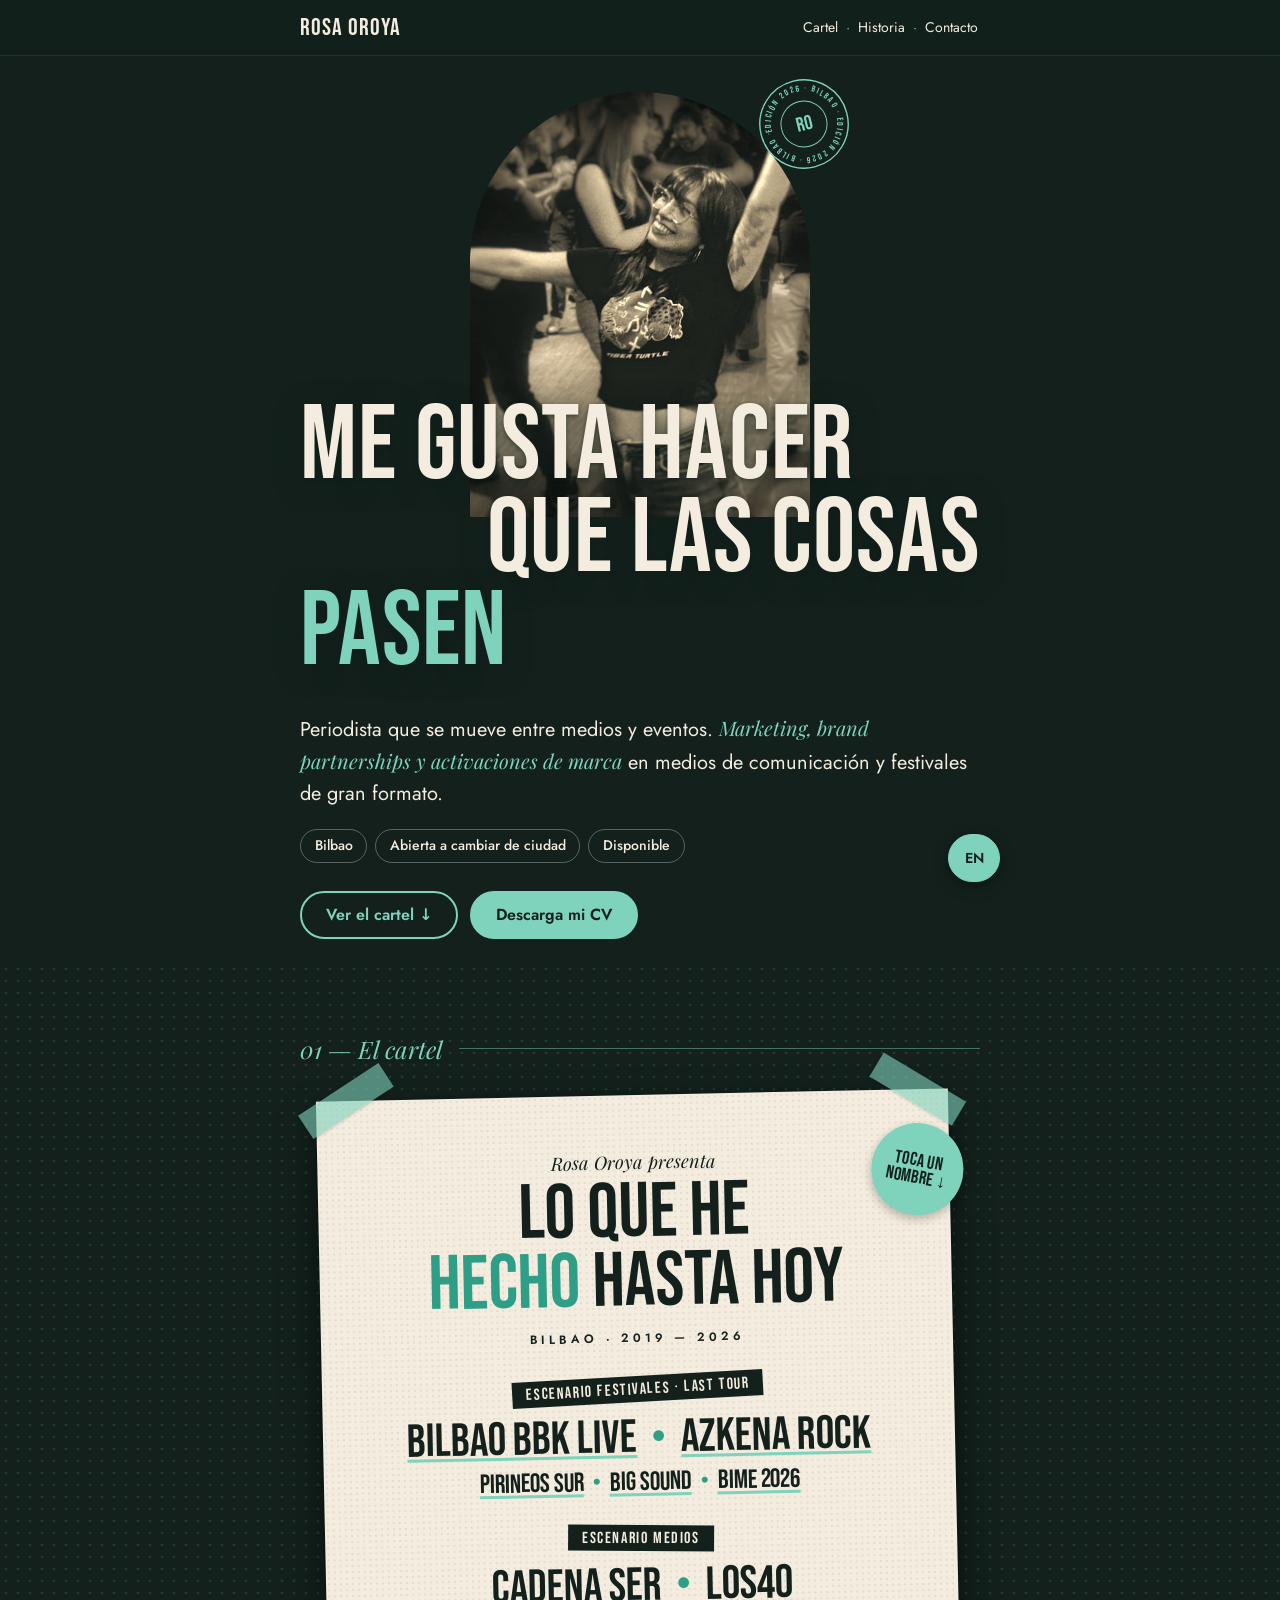
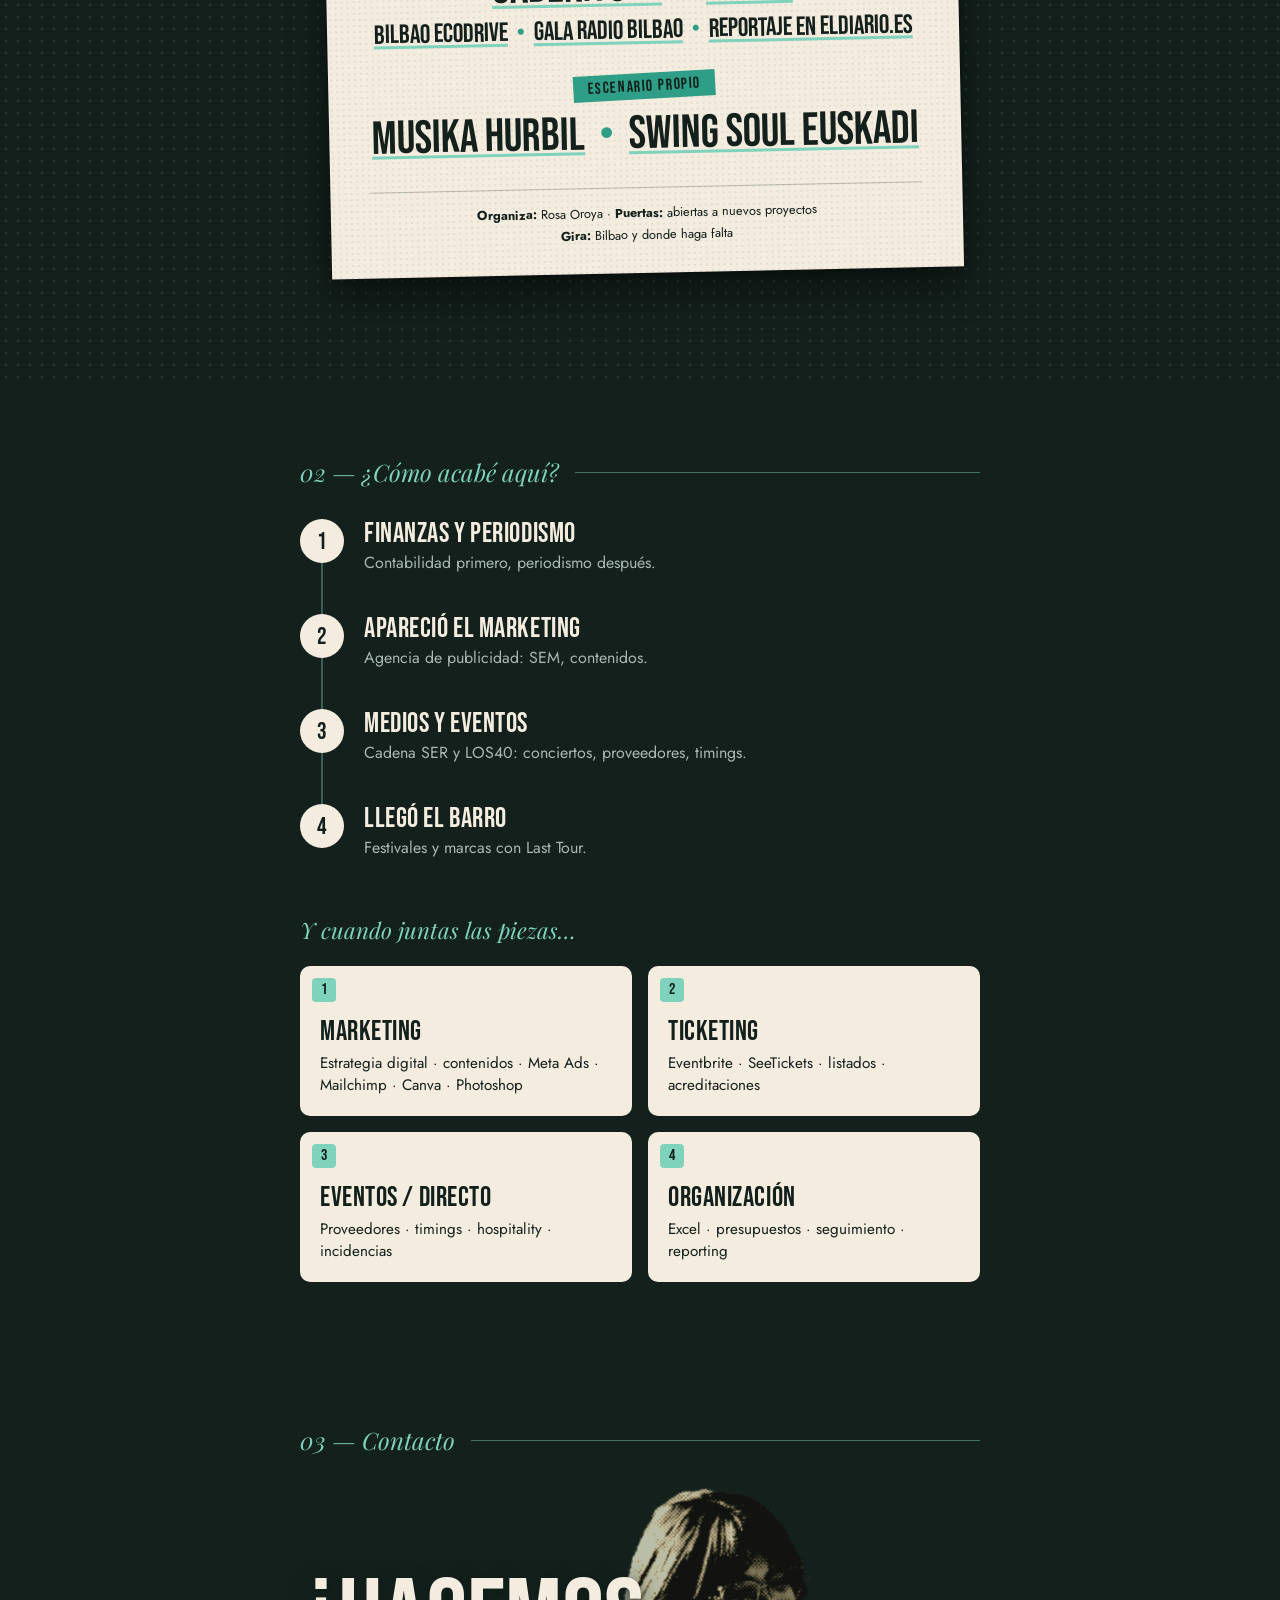
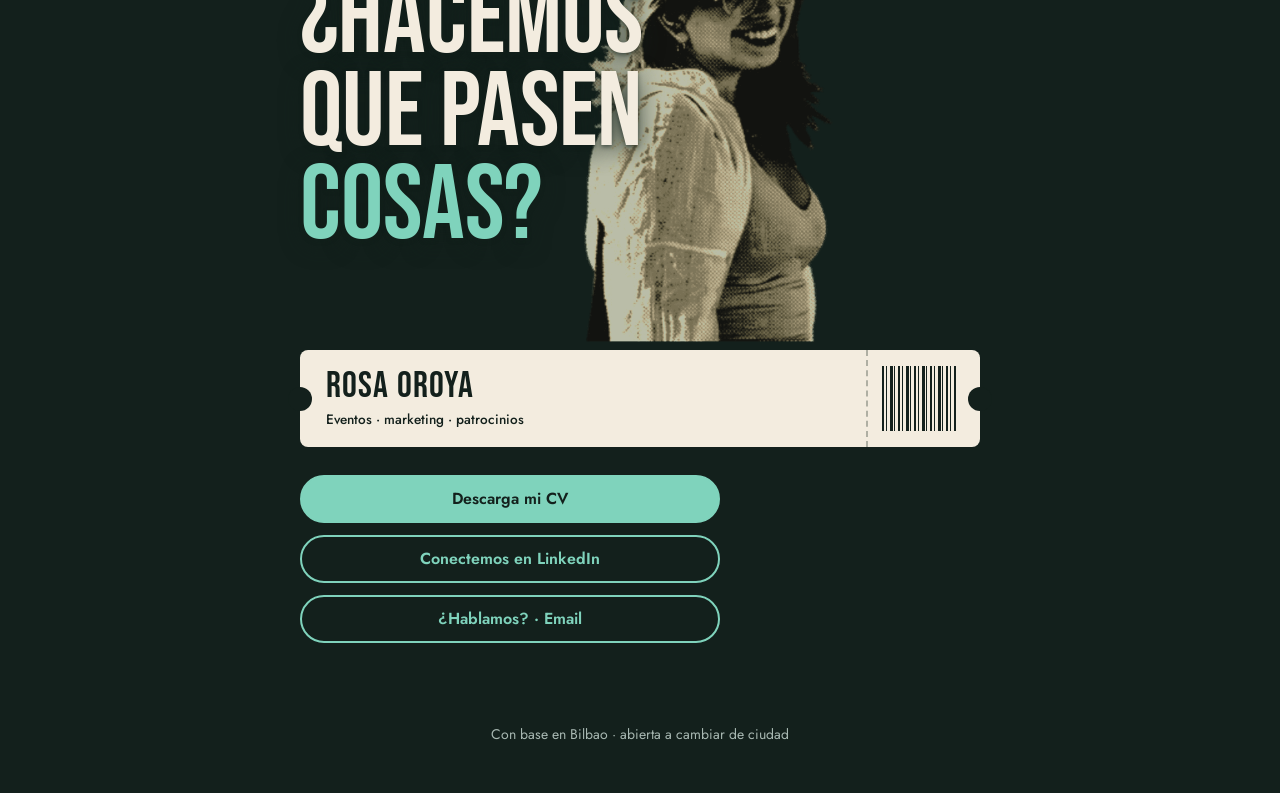
==== commit d415a3b2: "Add Spanish-English language toggle Co-authored-by: Copilot <223556219+Copilot@users.noreply.github." ====
--- a/index.html
+++ b/index.html
@@ -38,6 +38,7 @@
     <script>document.documentElement.classList.add("js");</script>
   </head>
   <body>
+    <button class="language-toggle" id="language-toggle" type="button" aria-label="Switch language to English" lang="en">EN</button>
     <a class="skip-link" href="#main">Saltar al contenido</a>
 
     <!-- Franja de bienvenida: solo se muestra al entrar desde rosaoroya.com/bime -->
--- a/styles.css
+++ b/styles.css
@@ -81,6 +81,28 @@
 
 .skip-link:focus {
   top: 12px;
+}
+
+.language-toggle {
+  position: fixed;
+  right: max(16px, calc((100vw - var(--max)) / 2));
+  bottom: 18px;
+  z-index: 60;
+  min-width: 52px;
+  min-height: 48px;
+  padding: 0.55rem 0.8rem;
+  border: 1px solid var(--mint);
+  border-radius: 999px;
+  background: var(--mint);
+  color: var(--ink);
+  font: 600 0.9rem/1 var(--font-body);
+  cursor: pointer;
+  box-shadow: 0 4px 16px rgba(0, 0, 0, 0.3);
+}
+
+.language-toggle:hover {
+  border-color: var(--cream);
+  background: var(--cream);
 }
 
 /* ---------- 3. UTILIDADES ---------- */
